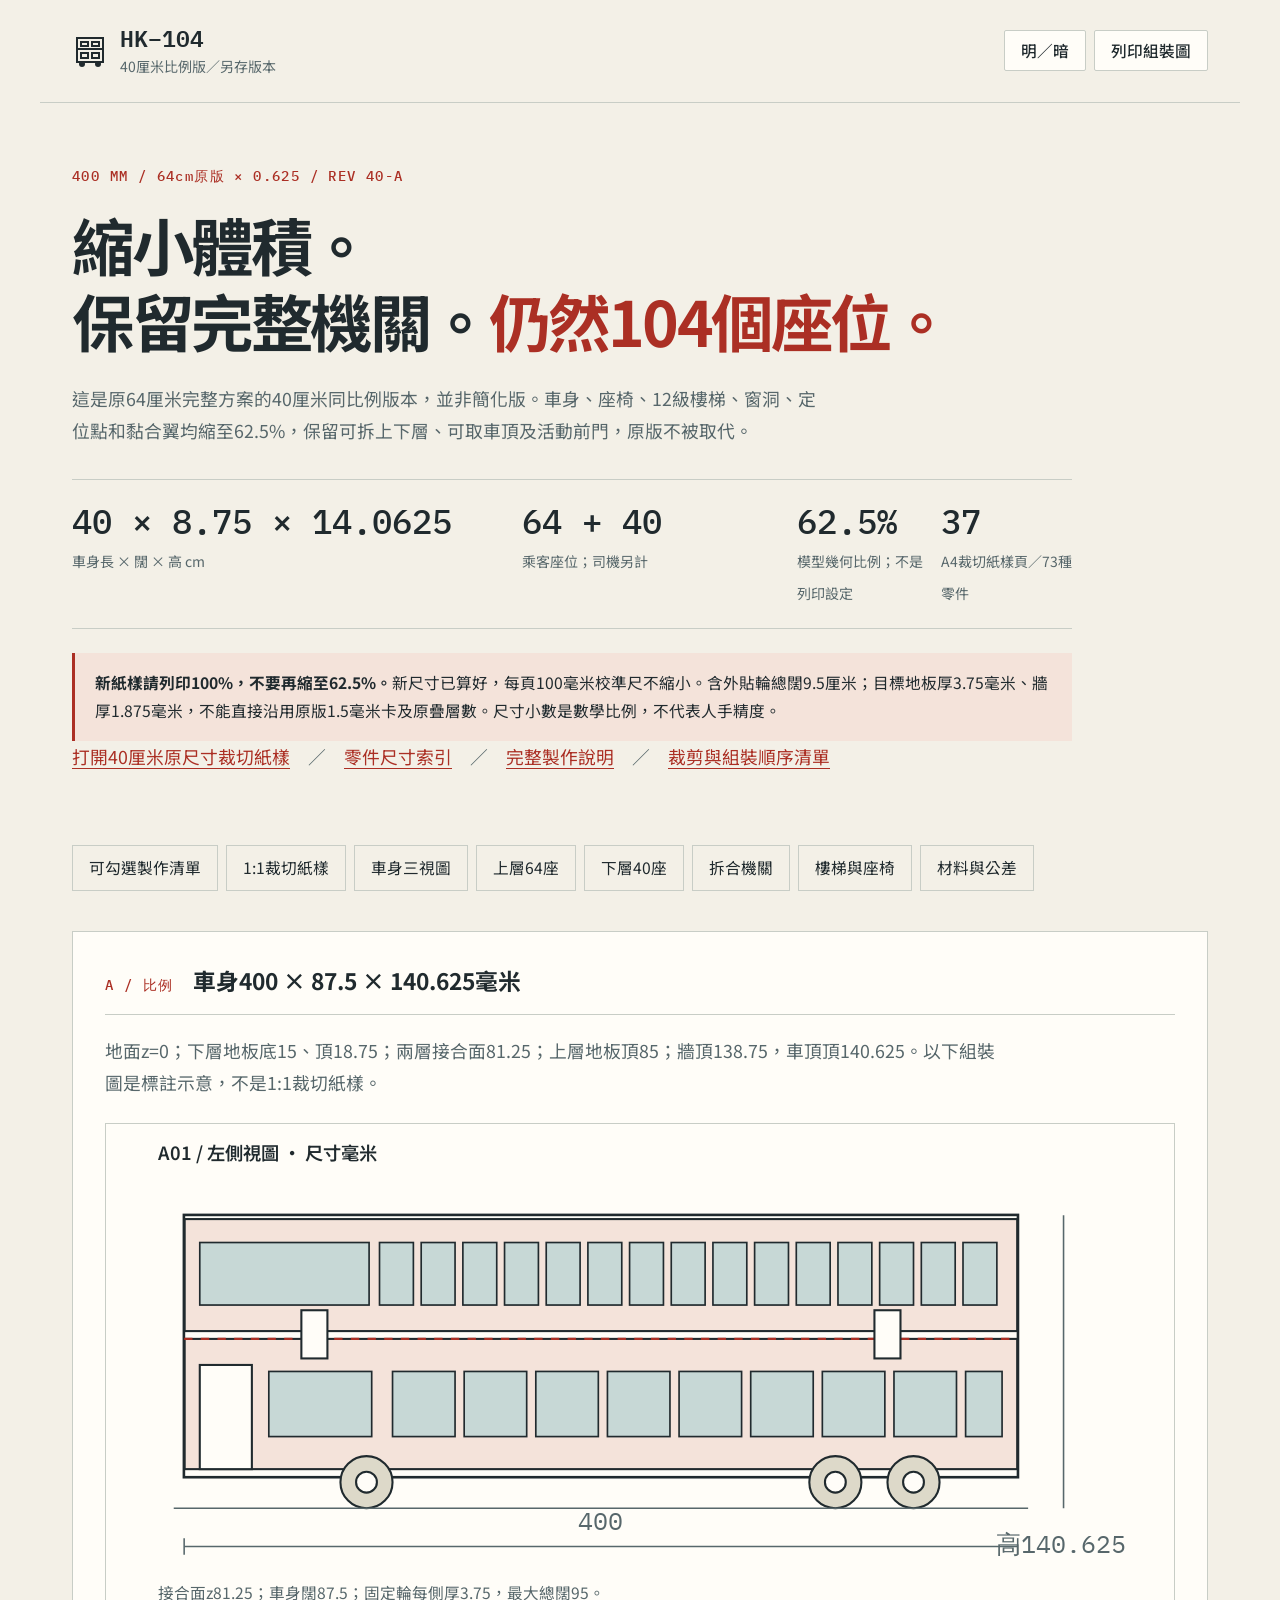
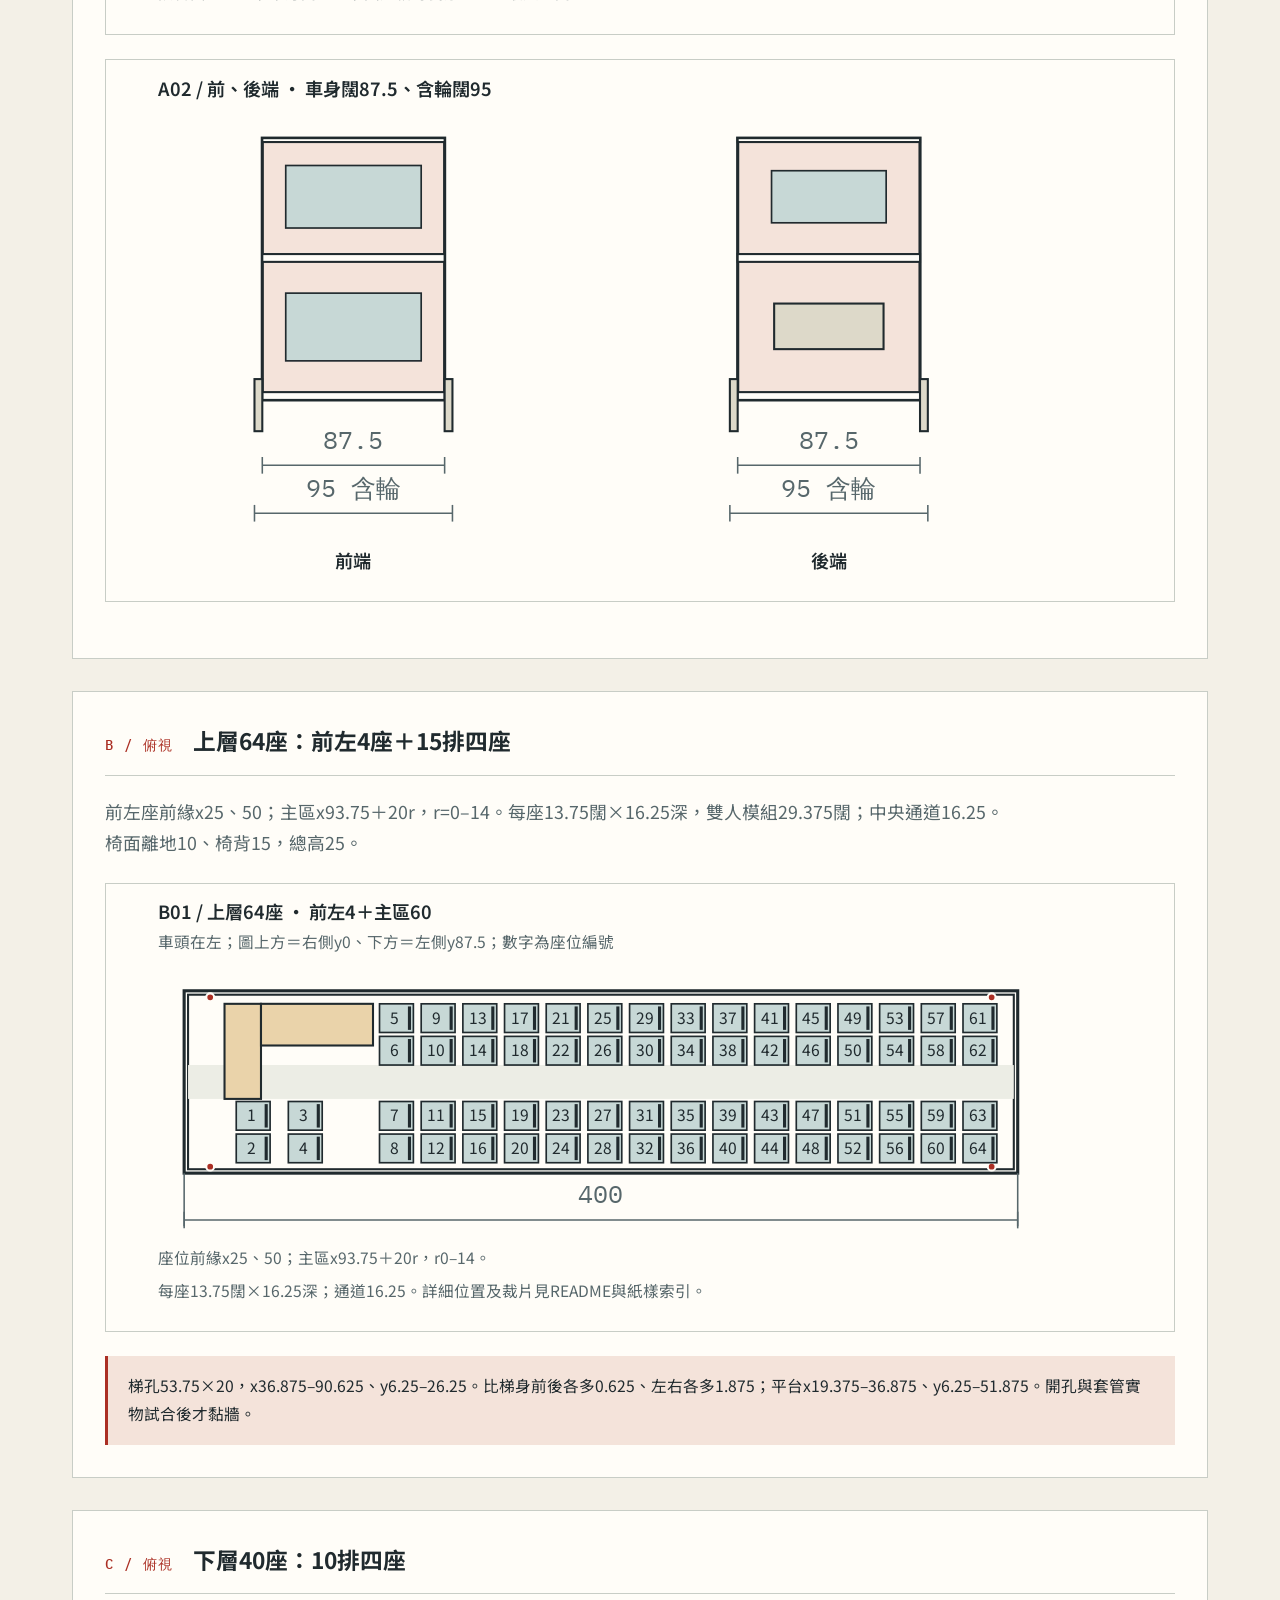
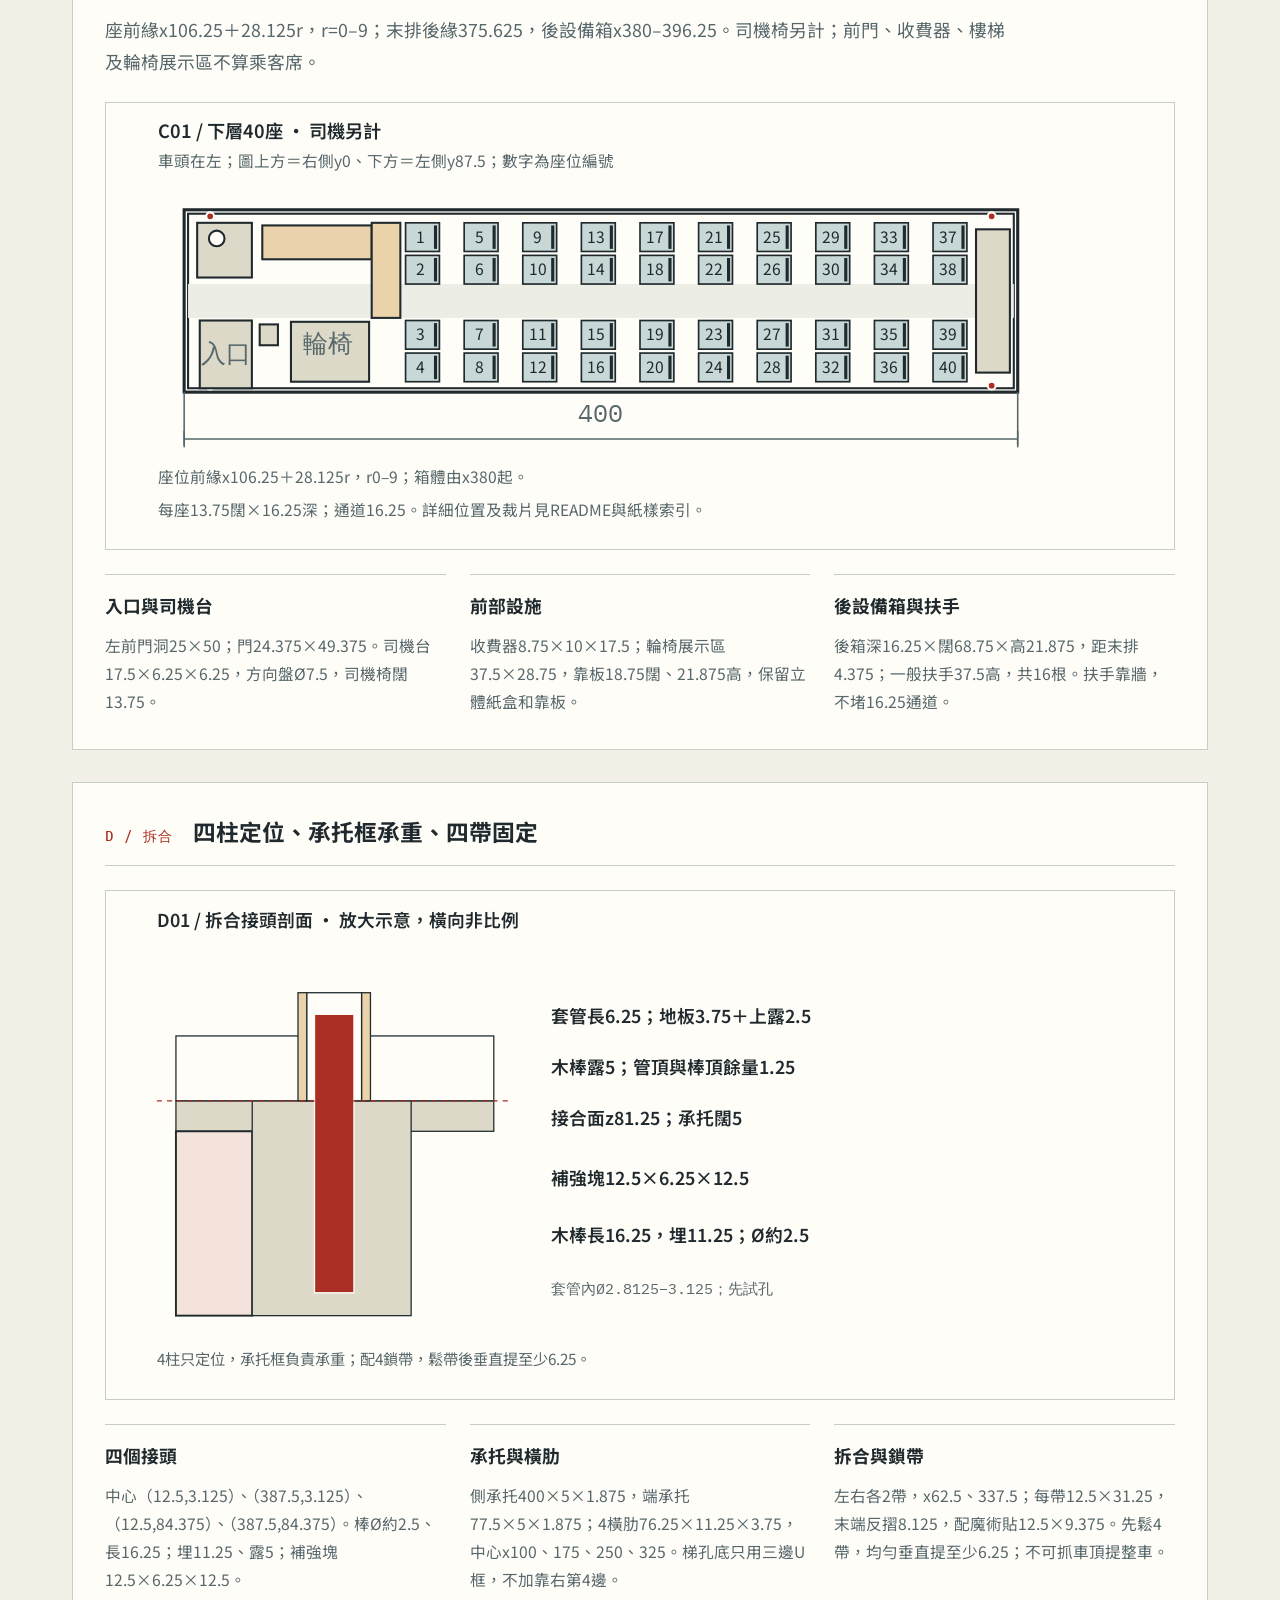
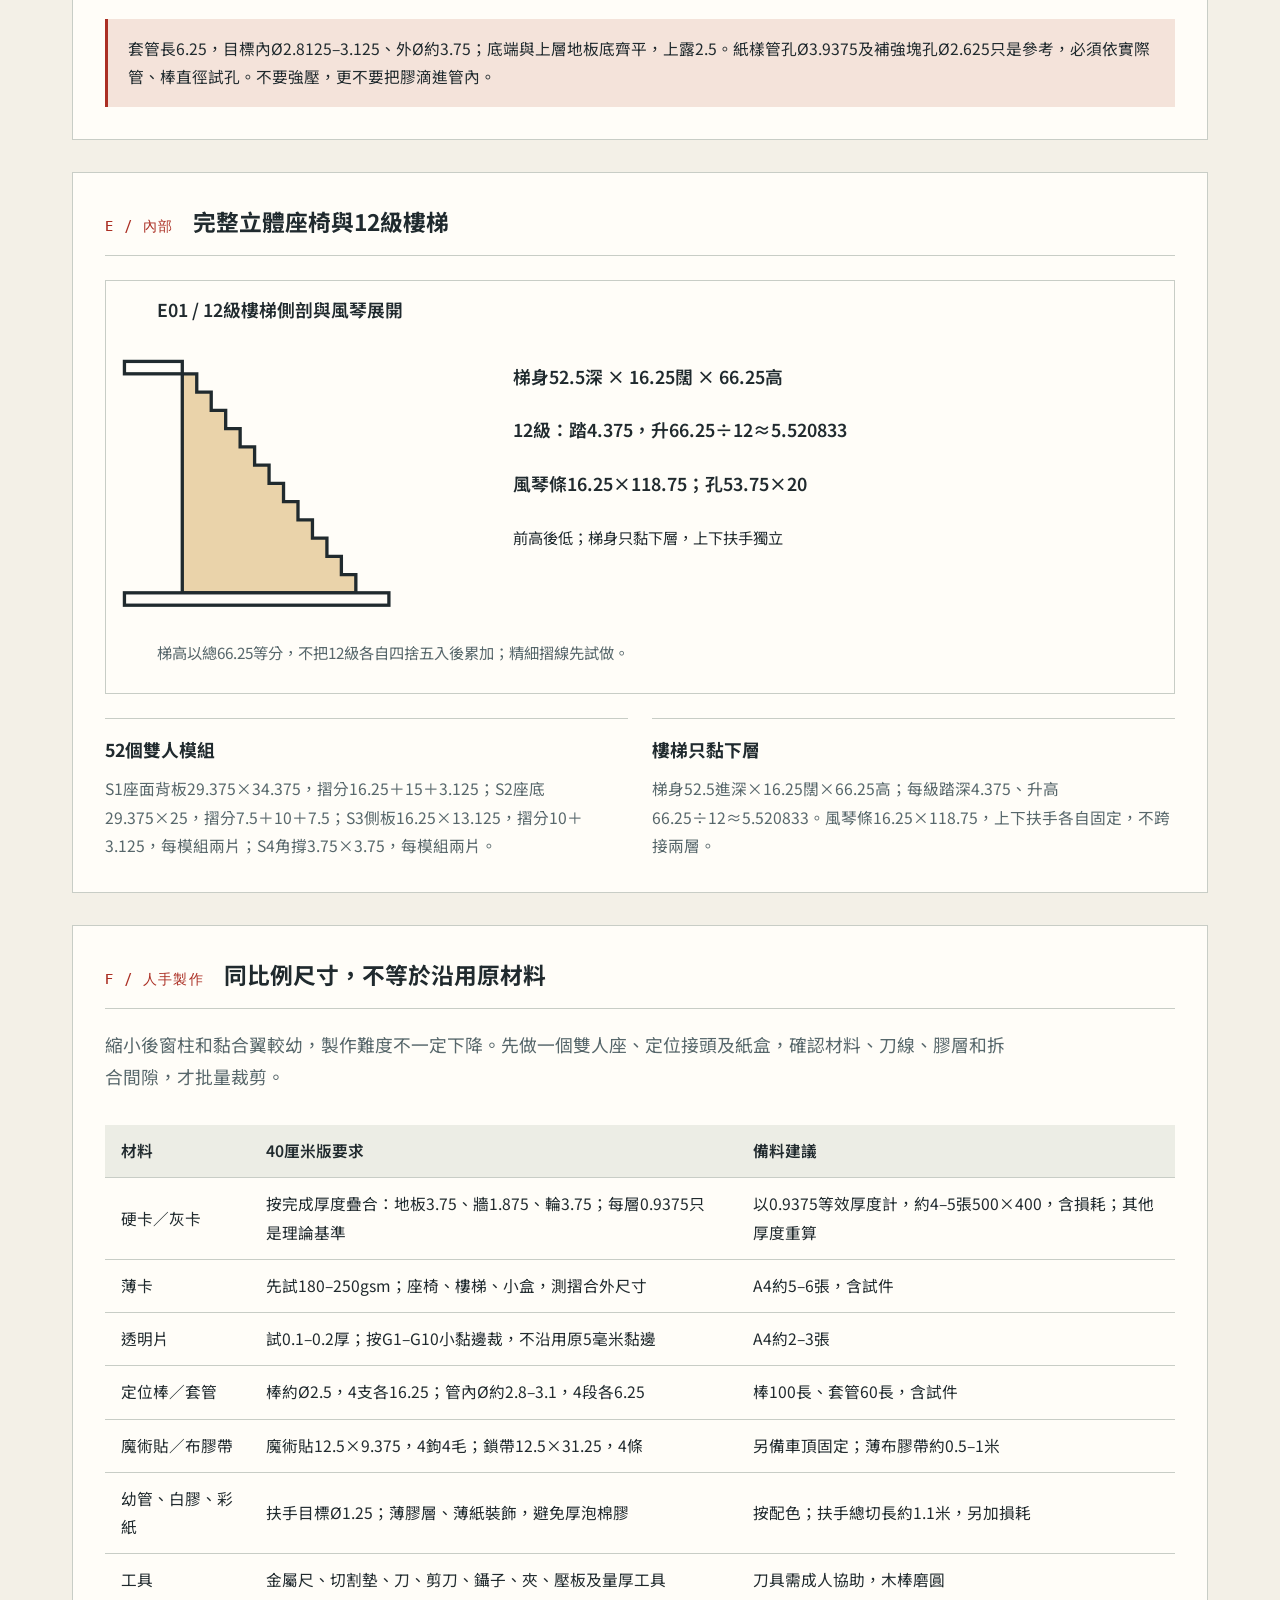
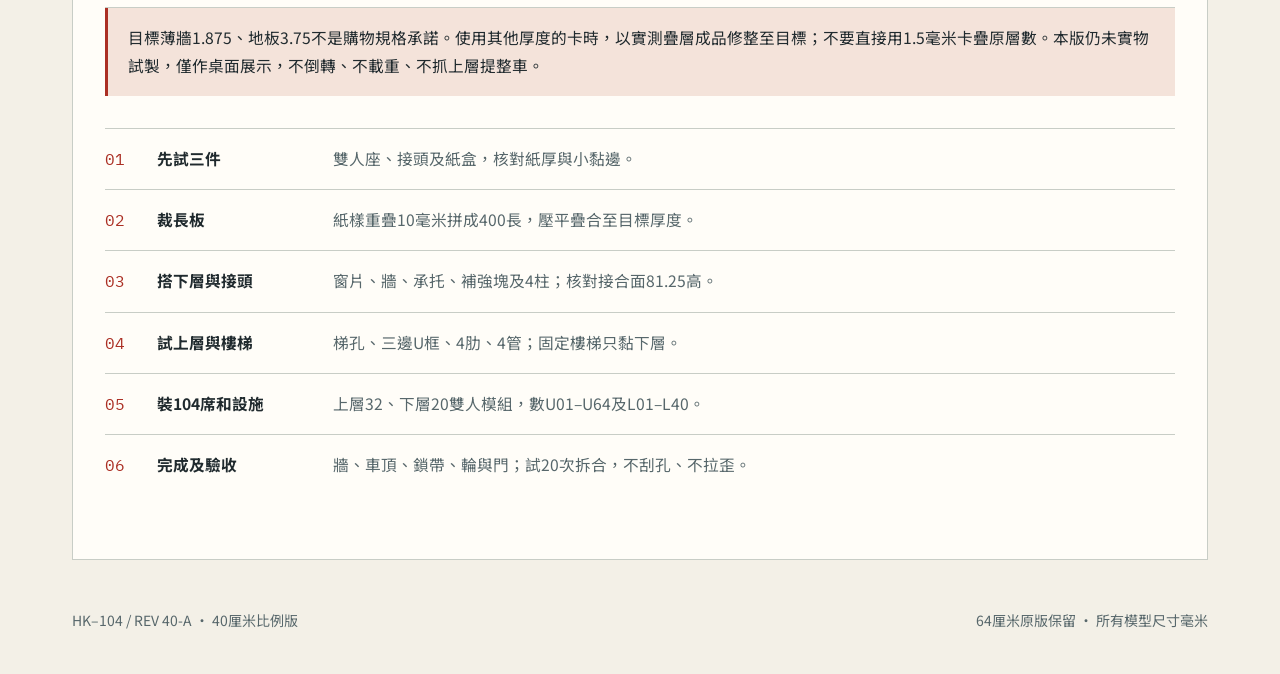
==== hk104-bus-design-40/index.html @ 6633ac1f "Add complete 40cm HK-104 bus design and illustrated assembly guide" ====
<!doctype html><html lang="zh-Hant"><head><meta charset="utf-8"><meta name="viewport" content="width=device-width,initial-scale=1"><title>HK-104 40厘米比例版設計圖冊</title><link href="https://fonts.googleapis.com/css2?family=Noto+Sans+TC:wght@400;500;600;700&family=IBM+Plex+Mono:wght@400;500;600&display=swap" rel="stylesheet"><link rel="stylesheet" href="style.css"></head>
<body><header><a class="brand" href="#top"><svg viewBox="0 0 36 36" width="36" height="36" aria-label="HK-104"><path d="M5 5h26v24H5zM5 16h26M9 9h7v4H9zM20 9h7v4h-7zM9 20h7v5H9zM20 20h7v5h-7z" fill="none" stroke="currentColor" stroke-width="2"/><circle cx="10" cy="31" r="3" fill="currentColor"/><circle cx="26" cy="31" r="3" fill="currentColor"/></svg><span>HK–104 <small>40厘米比例版／另存版本</small></span></a><div class="tools"><button id="theme">明／暗</button><button id="print">列印組裝圖</button></div></header>
<main id="top"><section class="hero"><div class="eyebrow">400 MM / 64cm原版 × 0.625 / REV 40-A</div><h1>縮小體積。<br>保留完整機關。<span>仍然104個座位。</span></h1><p>這是原64厘米完整方案的40厘米同比例版本，並非簡化版。車身、座椅、12級樓梯、窗洞、定位點和黏合翼均縮至62.5%，保留可拆上下層、可取車頂及活動前門，原版不被取代。</p><div class="metrics"><div><b>40 × 8.75 × 14.0625</b><span>車身長 × 闊 × 高 cm</span></div><div><b>64 + 40</b><span>乘客座位；司機另計</span></div><div><b>62.5%</b><span>模型幾何比例；不是列印設定</span></div><div><b>37</b><span>A4裁切紙樣頁／73種零件</span></div></div><div class="note"><b>新紙樣請列印100%，不要再縮至62.5%。</b>新尺寸已算好，每頁100毫米校準尺不縮小。含外貼輪總闊9.5厘米；目標地板厚3.75毫米、牆厚1.875毫米，不能直接沿用原版1.5毫米卡及原疊層數。尺寸小數是數學比例，不代表人手精度。</div><p class="closing"><a href="cutting.html">打開40厘米原尺寸裁切紙樣</a>　／　<a href="HK-104-40cm-裁切索引.md">零件尺寸索引</a>　／　<a href="README.md">完整製作說明</a></p></section>
<nav aria-label="圖冊索引"><a href="cutting.html">1:1裁切紙樣</a><a href="#body">車身三視圖</a><a href="#upper">上層64座</a><a href="#lower">下層40座</a><a href="#joint">拆合機關</a><a href="#stairs">樓梯與座椅</a><a href="#material">材料與公差</a></nav>
<section id="body" class="sheet"><div class="section-head"><span class="code">A / 比例</span><h2>車身400 × 87.5 × 140.625毫米</h2></div><p>地面z=0；下層地板底15、頂18.75；兩層接合面81.25；上層地板頂85；牆頂138.75，車頂頂140.625。以下組裝圖是標註示意，不是1:1裁切紙樣。</p><div class="drawing" id="elevation"></div><div class="drawing" id="ends"></div></section>
<section id="upper" class="sheet"><div class="section-head"><span class="code">B / 俯視</span><h2>上層64座：前左4座＋15排四座</h2></div><p>前左座前緣x25、50；主區x93.75＋20r，r=0–14。每座13.75闊×16.25深，雙人模組29.375闊；中央通道16.25。椅面離地10、椅背15，總高25。</p><div class="drawing" id="upper-plan"></div><div class="note">梯孔53.75×20，x36.875–90.625、y6.25–26.25。比梯身前後各多0.625、左右各多1.875；平台x19.375–36.875、y6.25–51.875。開孔與套管實物試合後才黏牆。</div></section>
<section id="lower" class="sheet"><div class="section-head"><span class="code">C / 俯視</span><h2>下層40座：10排四座</h2></div><p>座前緣x106.25＋28.125r，r=0–9；末排後緣375.625，後設備箱x380–396.25。司機椅另計；前門、收費器、樓梯及輪椅展示區不算乘客席。</p><div class="drawing" id="lower-plan"></div><div class="grid three"><article><h3>入口與司機台</h3><p>左前門洞25×50；門24.375×49.375。司機台17.5×6.25×6.25，方向盤Ø7.5，司機椅闊13.75。</p></article><article><h3>前部設施</h3><p>收費器8.75×10×17.5；輪椅展示區37.5×28.75，靠板18.75闊、21.875高，保留立體紙盒和靠板。</p></article><article><h3>後設備箱與扶手</h3><p>後箱深16.25×闊68.75×高21.875，距末排4.375；一般扶手37.5高，共16根。扶手靠牆，不堵16.25通道。</p></article></div></section>
<section id="joint" class="sheet"><div class="section-head"><span class="code">D / 拆合</span><h2>四柱定位、承托框承重、四帶固定</h2></div><div class="drawing" id="connector"></div><div class="grid three"><article><h3>四個接頭</h3><p>中心（12.5,3.125）、（387.5,3.125）、（12.5,84.375）、（387.5,84.375）。棒Ø約2.5、長16.25；埋11.25、露5；補強塊12.5×6.25×12.5。</p></article><article><h3>承托與橫肋</h3><p>側承托400×5×1.875，端承托77.5×5×1.875；4橫肋76.25×11.25×3.75，中心x100、175、250、325。梯孔底只用三邊U框，不加靠右第4邊。</p></article><article><h3>拆合與鎖帶</h3><p>左右各2帶，x62.5、337.5；每帶12.5×31.25，末端反摺8.125，配魔術貼12.5×9.375。先鬆4帶，均勻垂直提至少6.25；不可抓車頂提整車。</p></article></div><div class="note">套管長6.25，目標內Ø2.8125–3.125、外Ø約3.75；底端與上層地板底齊平，上露2.5。紙樣管孔Ø3.9375及補強塊孔Ø2.625只是參考，必須依實際管、棒直徑試孔。不要強壓，更不要把膠滴進管內。</div></section>
<section id="stairs" class="sheet"><div class="section-head"><span class="code">E / 內部</span><h2>完整立體座椅與12級樓梯</h2></div><div class="drawing" id="stair-pattern"></div><div class="grid two"><article><h3>52個雙人模組</h3><p>S1座面背板29.375×34.375，摺分16.25＋15＋3.125；S2座底29.375×25，摺分7.5＋10＋7.5；S3側板16.25×13.125，摺分10＋3.125，每模組兩片；S4角撐3.75×3.75，每模組兩片。</p></article><article><h3>樓梯只黏下層</h3><p>梯身52.5進深×16.25闊×66.25高；每級踏深4.375、升高66.25÷12≈5.520833。風琴條16.25×118.75，上下扶手各自固定，不跨接兩層。</p></article></div></section>
<section id="material" class="sheet"><div class="section-head"><span class="code">F / 人手製作</span><h2>同比例尺寸，不等於沿用原材料</h2></div><p>縮小後窗柱和黏合翼較幼，製作難度不一定下降。先做一個雙人座、定位接頭及紙盒，確認材料、刀線、膠層和拆合間隙，才批量裁剪。</p><div class="facility-table"><table><thead><tr><th>材料</th><th>40厘米版要求</th><th>備料建議</th></tr></thead><tbody><tr><td>硬卡／灰卡</td><td>按完成厚度疊合：地板3.75、牆1.875、輪3.75；每層0.9375只是理論基準</td><td>以0.9375等效厚度計，約4–5張500×400，含損耗；其他厚度重算</td></tr><tr><td>薄卡</td><td>先試180–250gsm；座椅、樓梯、小盒，測摺合外尺寸</td><td>A4約5–6張，含試件</td></tr><tr><td>透明片</td><td>試0.1–0.2厚；按G1–G10小黏邊裁，不沿用原5毫米黏邊</td><td>A4約2–3張</td></tr><tr><td>定位棒／套管</td><td>棒約Ø2.5，4支各16.25；管內Ø約2.8–3.1，4段各6.25</td><td>棒100長、套管60長，含試件</td></tr><tr><td>魔術貼／布膠帶</td><td>魔術貼12.5×9.375，4鉤4毛；鎖帶12.5×31.25，4條</td><td>另備車頂固定；薄布膠帶約0.5–1米</td></tr><tr><td>幼管、白膠、彩紙</td><td>扶手目標Ø1.25；薄膠層、薄紙裝飾，避免厚泡棉膠</td><td>按配色；扶手總切長約1.1米，另加損耗</td></tr><tr><td>工具</td><td>金屬尺、切割墊、刀、剪刀、鑷子、夾、壓板及量厚工具</td><td>刀具需成人協助，木棒磨圓</td></tr></tbody></table></div><div class="note warning">目標薄牆1.875、地板3.75不是購物規格承諾。使用其他厚度的卡時，以實測疊層成品修整至目標；不要直接用1.5毫米卡疊原層數。本版仍未實物試製，僅作桌面展示，不倒轉、不載重、不抓上層提整車。</div><ol class="build-steps"><li><b>先試三件</b><span>雙人座、接頭及紙盒，核對紙厚與小黏邊。</span></li><li><b>裁長板</b><span>紙樣重疊10毫米拼成400長，壓平疊合至目標厚度。</span></li><li><b>搭下層與接頭</b><span>窗片、牆、承托、補強塊及4柱；核對接合面81.25高。</span></li><li><b>試上層與樓梯</b><span>梯孔、三邊U框、4肋、4管；固定樓梯只黏下層。</span></li><li><b>裝104席和設施</b><span>上層32、下層20雙人模組，數U01–U64及L01–L40。</span></li><li><b>完成及驗收</b><span>牆、車頂、鎖帶、輪與門；試20次拆合，不刮孔、不拉歪。</span></li></ol></section>
<footer><span>HK–104 / REV 40-A · 40厘米比例版</span><span>64厘米原版保留 · 所有模型尺寸毫米</span></footer></main><script src="overview.js"></script></body></html>
---- hk104-bus-design-40/style.css ----
:root{--bg:#f3f0e7;--paper:#fffdf8;--ink:#202a2e;--muted:#57676b;--line:#c8cdc6;--accent:#ab2f24;--soft:#f4e3da;--seat:#c7d8d6;--stair:#ead3aa;--aisle:#ecede5;--facility:#ddd9c9;--text-xs:clamp(.75rem,.72rem + .2vw,.875rem);--text-sm:clamp(.875rem,.82rem + .2vw,1rem);--text-base:clamp(1rem,.95rem + .2vw,1.125rem);--text-lg:clamp(1.25rem,1.1rem + .4vw,1.5rem);--text-xl:clamp(2rem,1.6rem + 1vw,3rem);--text-hero:clamp(2.3rem,1.9rem + 2.5vw,4.8rem);--space-1:.25rem;--space-2:.5rem;--space-3:.75rem;--space-4:1rem;--space-5:1.25rem;--space-6:1.5rem;--space-8:2rem;--space-10:2.5rem;--space-12:3rem;--space-16:4rem;--font-body:"Noto Sans TC",sans-serif;--font-display:"Noto Sans TC",sans-serif;--font-mono:"IBM Plex Mono",monospace}
[data-theme=dark]{--bg:#192328;--paper:#222f34;--ink:#eef1e6;--muted:#bdc9c9;--line:#546268;--accent:#f2927d;--soft:#40352e;--seat:#34575a;--stair:#654f2b;--aisle:#2a3b40;--facility:#4b5050}
*{box-sizing:border-box}html{scroll-behavior:smooth;scroll-padding-top:var(--space-6)}body{margin:0;background:var(--bg);color:var(--ink);font:400 var(--text-base)/1.8 var(--font-body)}a{color:var(--accent);text-underline-offset:.2em}button,a{-webkit-tap-highlight-color:transparent}button:focus-visible,a:focus-visible{outline:3px solid var(--accent);outline-offset:4px}header{max-width:1200px;margin:auto;padding:var(--space-6) var(--space-8);display:flex;justify-content:space-between;align-items:center;border-bottom:1px solid var(--line)}.brand{display:flex;align-items:center;gap:var(--space-3);color:var(--ink);text-decoration:none;font:600 var(--text-lg)/1.2 var(--font-mono)}.brand small{display:block;font:400 var(--text-xs)/1.6 var(--font-body);color:var(--muted);margin-top:var(--space-1)}.tools{display:flex;gap:var(--space-2)}button{font:500 var(--text-sm) var(--font-body);padding:var(--space-2) var(--space-4);border:1px solid var(--line);background:var(--paper);color:var(--ink);cursor:pointer;border-radius:2px}button:hover{border-color:var(--accent);color:var(--accent)}main{max-width:1200px;margin:auto;padding:0 var(--space-8)}.hero{padding:var(--space-16) 0 var(--space-10);max-width:1000px}.eyebrow,.code,.step{font:500 var(--text-xs) var(--font-mono);letter-spacing:.1em;color:var(--accent)}h1{font:700 var(--text-hero)/1.23 var(--font-display);letter-spacing:-.04em;margin:var(--space-5) 0 var(--space-6)}h1 span{color:var(--accent)}.hero>p{max-width:760px;font-size:var(--text-base);color:var(--muted);margin:0 0 var(--space-8)}.metrics{display:grid;grid-template-columns:repeat(4,1fr);border-top:1px solid var(--line);border-bottom:1px solid var(--line);padding:var(--space-5) 0;margin-bottom:var(--space-6)}.metrics b{display:block;font:500 var(--text-xl)/1.3 var(--font-mono)}.metrics span{font-size:var(--text-xs);color:var(--muted)}.note{border-left:3px solid var(--accent);padding:var(--space-4) var(--space-5);background:var(--soft);font-size:var(--text-sm);line-height:1.8}nav{display:flex;flex-wrap:wrap;gap:var(--space-2);padding:0 0 var(--space-10)}nav a{border:1px solid var(--line);padding:var(--space-2) var(--space-4);font-size:var(--text-sm);color:var(--ink);text-decoration:none}nav a:hover{background:var(--paper);border-color:var(--accent)}.sheet{background:var(--paper);padding:var(--space-8);margin-bottom:var(--space-8);border:1px solid var(--line)}.section-head{display:flex;align-items:baseline;gap:var(--space-5);border-bottom:1px solid var(--line);padding-bottom:var(--space-4);margin-bottom:var(--space-5)}h2{font:700 var(--text-lg)/1.5 var(--font-body);margin:0}h3{font:700 var(--text-base)/1.6 var(--font-body);margin:0 0 var(--space-3)}p{margin:0 0 var(--space-5)}.sheet>p{color:var(--muted);max-width:900px}.drawing{overflow-x:auto;margin:var(--space-6) 0;border:1px solid var(--line);background:var(--paper)}.drawing svg{width:100%;height:auto;display:block;min-width:740px;overflow:visible;color:var(--ink)}.drawing svg text{font-family:var(--font-body);fill:var(--ink);font-size:12px}.drawing svg .dim{font-family:var(--font-mono);font-size:12px;fill:var(--muted)}.drawing svg .label{font-size:14px;font-weight:600}.drawing svg .muted{fill:var(--muted)}.drawing svg .outline{fill:none;stroke:var(--ink);stroke-width:1.5}.drawing svg .hair{fill:none;stroke:var(--muted);stroke-width:.75}.drawing svg .dash{fill:none;stroke:var(--accent);stroke-width:1;stroke-dasharray:4 4}.drawing svg .seat{fill:var(--seat);stroke:var(--ink);stroke-width:.8}.drawing svg .stair{fill:var(--stair);stroke:var(--ink);stroke-width:1}.drawing svg .aisle{fill:var(--aisle)}.drawing svg .facility{fill:var(--facility);stroke:var(--ink);stroke-width:1}.drawing svg .pin{fill:var(--accent);stroke:var(--paper);stroke-width:1}.drawing svg .paper{fill:var(--paper);stroke:var(--ink);stroke-width:1}.drawing svg .accent{fill:var(--accent)}.drawing svg .priority{fill:var(--stair);stroke:var(--ink);stroke-width:.8}.drawing svg .bodyfill{fill:var(--soft);stroke:var(--ink);stroke-width:1.5}.grid{display:grid;gap:var(--space-6);margin-top:var(--space-6)}.two{grid-template-columns:1fr 1fr}.three{grid-template-columns:repeat(3,1fr)}article{border-top:1px solid var(--line);padding-top:var(--space-4)}article p,article li{font-size:var(--text-sm);color:var(--muted)}article p:last-child{margin-bottom:0}ul{padding-left:var(--space-5);margin:0}.legend{display:flex;flex-wrap:wrap;gap:var(--space-5);font-size:var(--text-xs);color:var(--muted)}.legend span{display:flex;align-items:center;gap:var(--space-2)}.legend i{width:16px;height:12px;border:1px solid var(--ink);display:inline-block}.seat-key{background:var(--seat)}.stair-key,.priority-key{background:var(--stair)}.aisle-key{background:var(--aisle)}.facility-key{background:var(--facility)}.legend .pin-key{background:var(--accent);width:10px;height:10px;border-radius:50%}.step{display:block;margin-bottom:var(--space-2)}#joint .note{margin-top:var(--space-6)}.facility-table{overflow-x:auto;margin-top:var(--space-8)}table{width:100%;border-collapse:collapse;font-size:var(--text-sm);min-width:500px}th,td{text-align:left;border-bottom:1px solid var(--line);padding:var(--space-3) var(--space-4)}th{background:var(--aisle);font-weight:600}.build-steps{list-style:none;padding:0;margin:var(--space-8) 0;counter-reset:build}.build-steps li{counter-increment:build;display:grid;grid-template-columns:36px 160px 1fr;gap:var(--space-4);border-top:1px solid var(--line);padding:var(--space-4) 0;font-size:var(--text-sm)}.build-steps li:before{content:"0" counter(build);color:var(--accent);font-family:var(--font-mono)}.build-steps span{color:var(--muted)}.closing{margin-top:var(--space-6);font-size:var(--text-sm)}footer{display:flex;justify-content:space-between;gap:var(--space-4);color:var(--muted);padding:var(--space-4) 0 var(--space-10);font-size:var(--text-xs)}
.metrics{grid-template-columns:2fr 1.2fr .6fr .6fr;gap:var(--space-3)}.metrics b{font-size:clamp(1.6rem,1.3rem + 1vw,2.5rem)}
@media(max-width:700px){h1 span{display:block}}
@media(max-width:700px){header{padding:var(--space-4)}main{padding:0 var(--space-4)}.hero{padding-top:var(--space-10)}.metrics{grid-template-columns:1fr 1fr;gap:var(--space-5)}.metrics>div:first-child{grid-column:span 2}.sheet{padding:var(--space-4)}.section-head{display:block}.code{display:block;margin-bottom:var(--space-2)}.two,.three{grid-template-columns:1fr}.tools button{padding:var(--space-2);font-size:var(--text-xs)}.brand{font-size:var(--text-base)}.brand svg{width:28px}.build-steps li{grid-template-columns:24px 1fr}.build-steps span{grid-column:2}footer{display:block}.drawing:after{content:"尺寸圖可左右滑動查看；以標註尺寸為準";display:block;padding:var(--space-2);font-size:var(--text-xs);color:var(--muted)}}
@media print{@page{size:A3 landscape;margin:12mm}html{scroll-behavior:auto}body{background:white;color:#202a2e;-webkit-print-color-adjust:exact;print-color-adjust:exact}:root,[data-theme=dark]{--bg:white;--paper:white;--ink:#202a2e;--muted:#57676b;--line:#c8cdc6;--accent:#ab2f24;--soft:#f4e3da;--seat:#c7d8d6;--stair:#ead3aa;--aisle:#ecede5;--facility:#ddd9c9}.tools,nav,.hero{display:none}header{padding:0 0 4mm;max-width:none}main{max-width:none;padding:0}.sheet{break-before:page;border:0;padding:0;margin:0}.drawing{break-inside:avoid;margin:4mm 0}.drawing svg{min-width:0;width:100%}.grid{break-inside:avoid}.section-head{padding-bottom:2mm;margin-bottom:3mm}p{margin-bottom:3mm}.sheet>p,article p,article li{font-size:12px}.metrics,.note{break-inside:avoid}footer{padding:4mm 0}a{color:inherit}table{font-size:12px}.build-steps{margin:4mm 0}.build-steps li{padding:2mm 0}.drawing:after{display:none}}
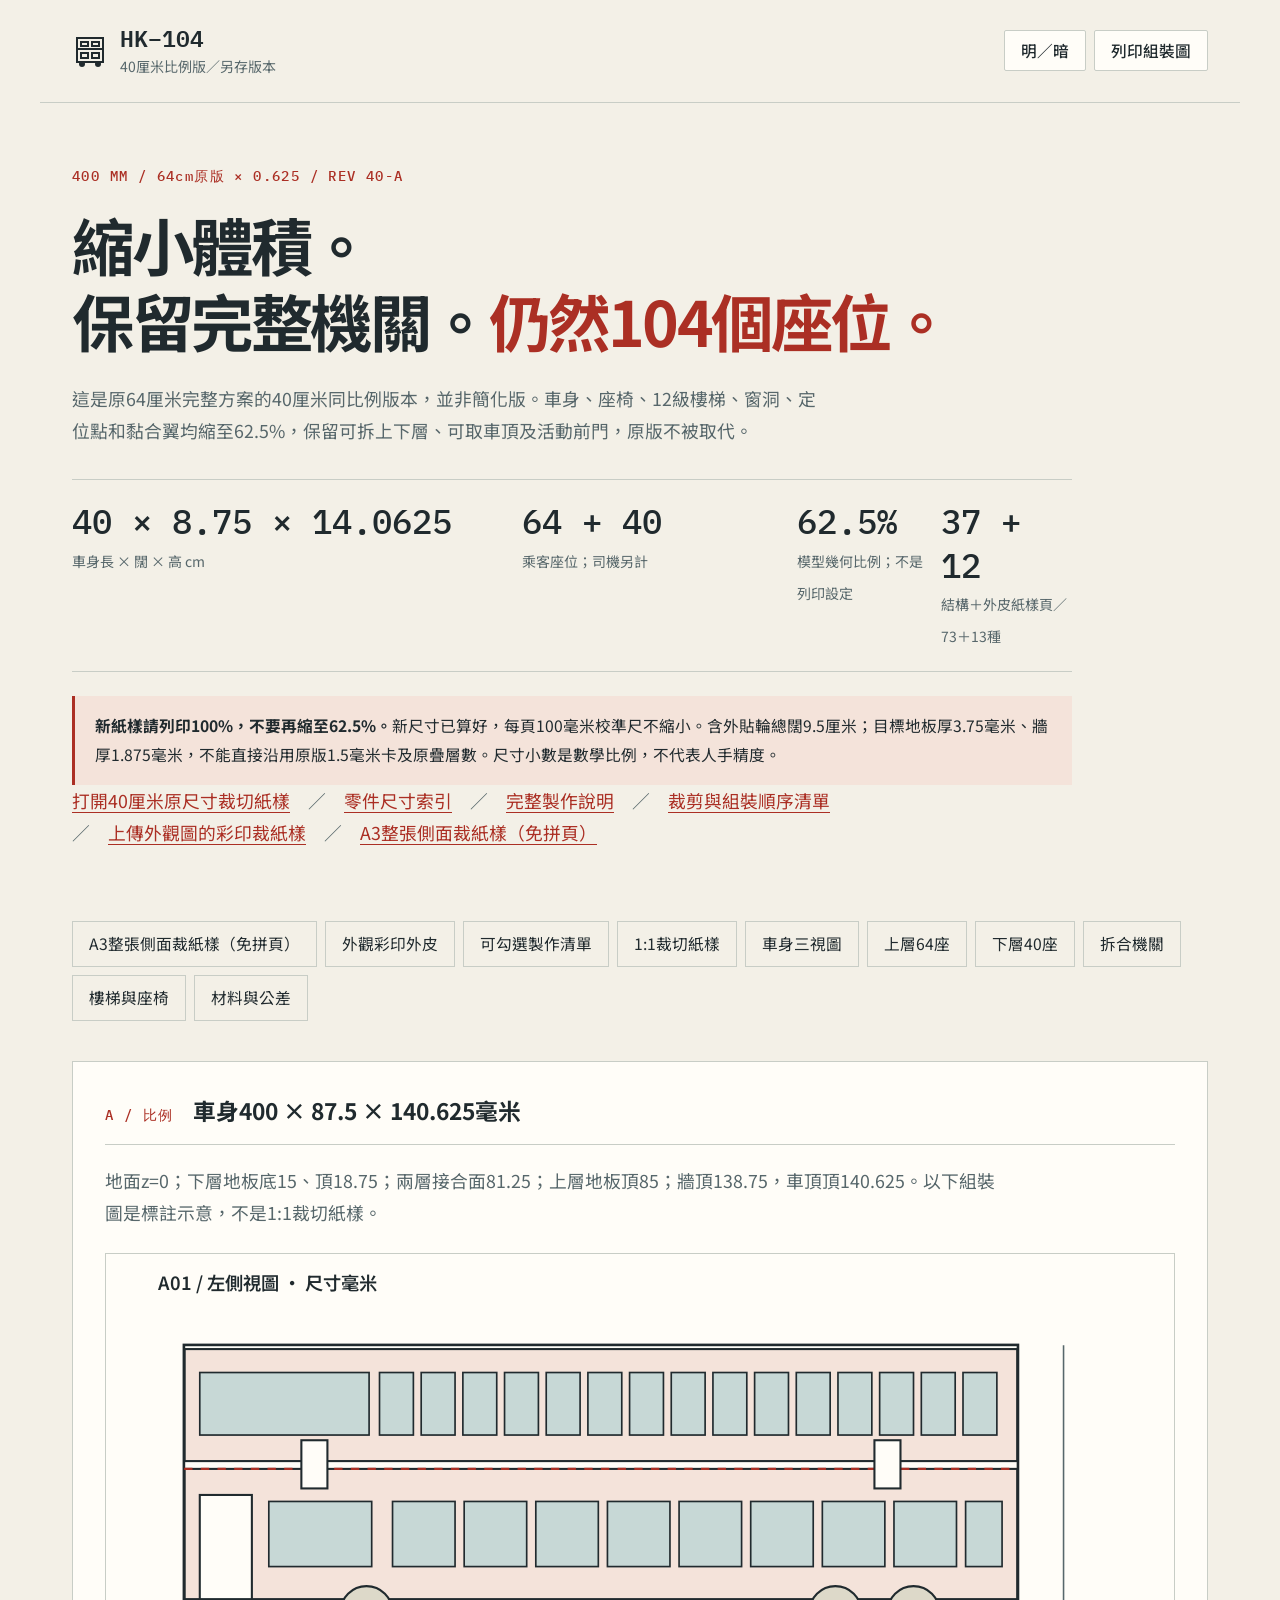
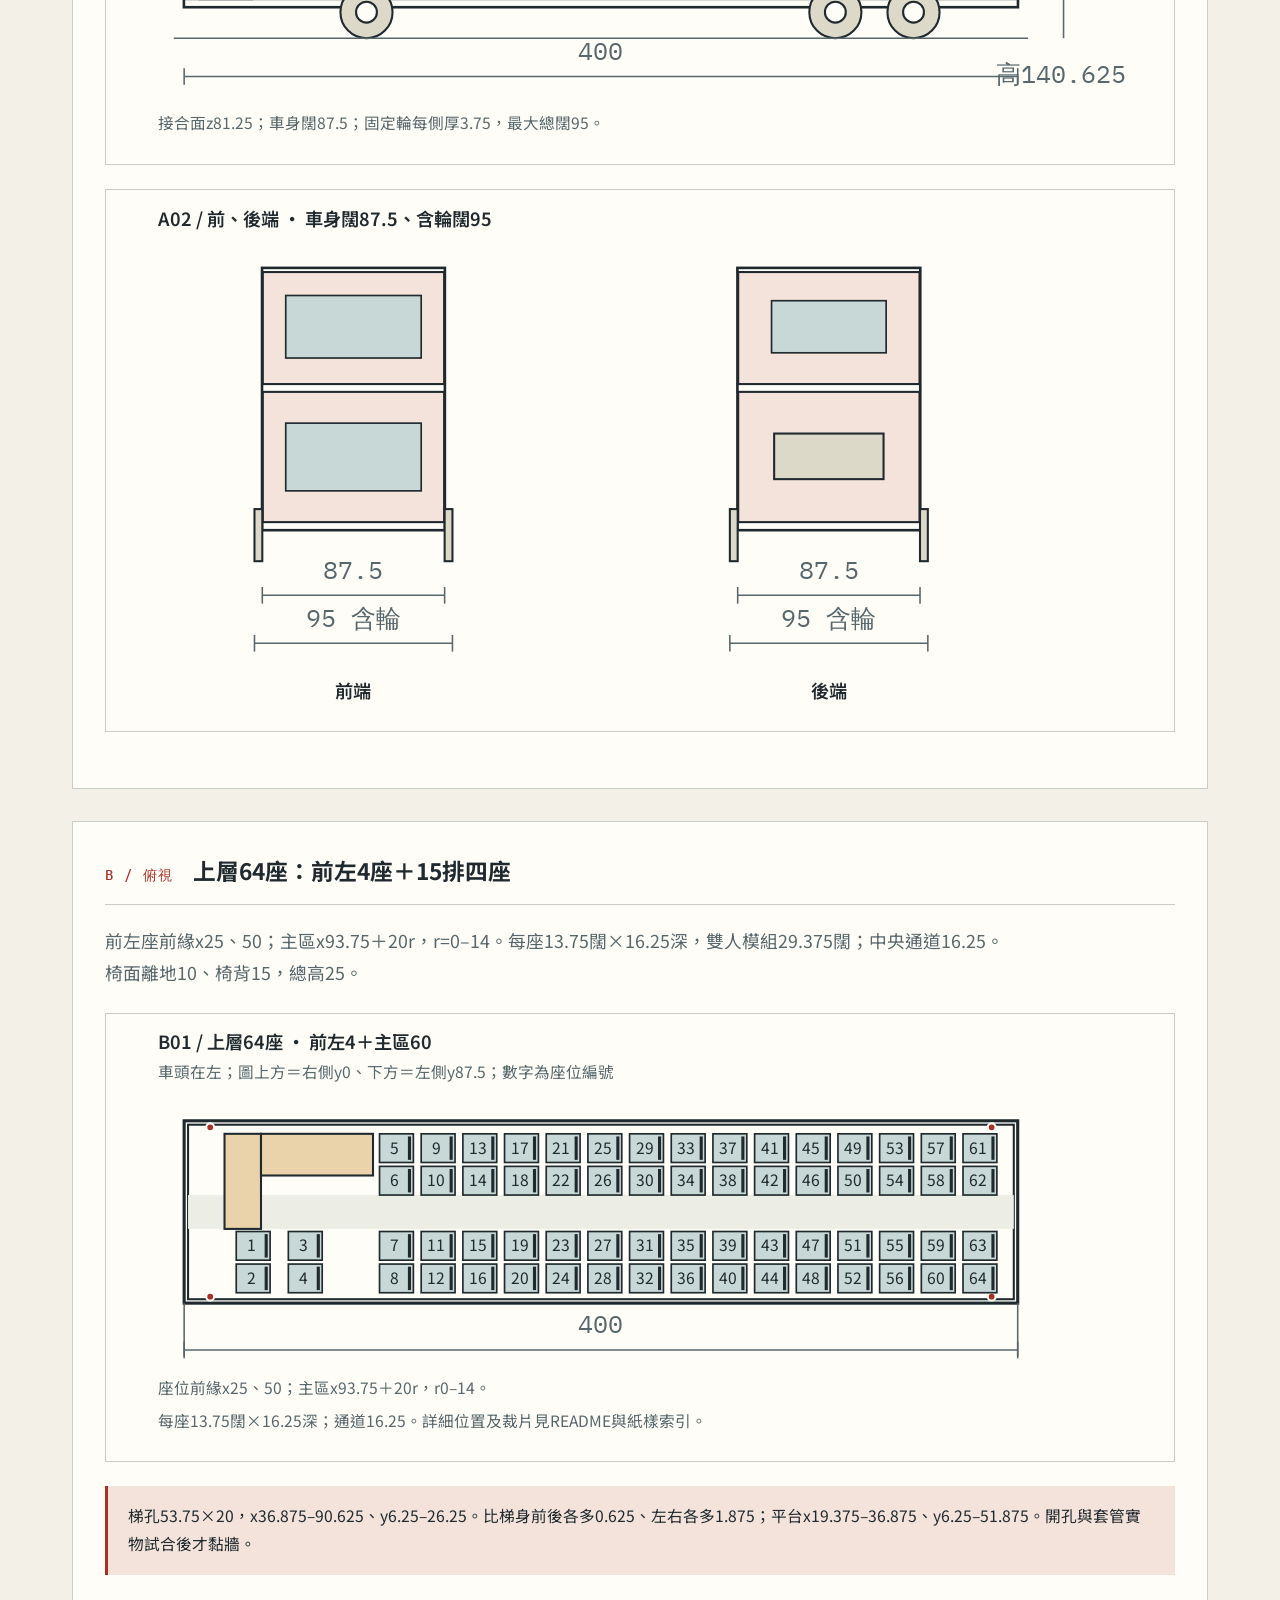
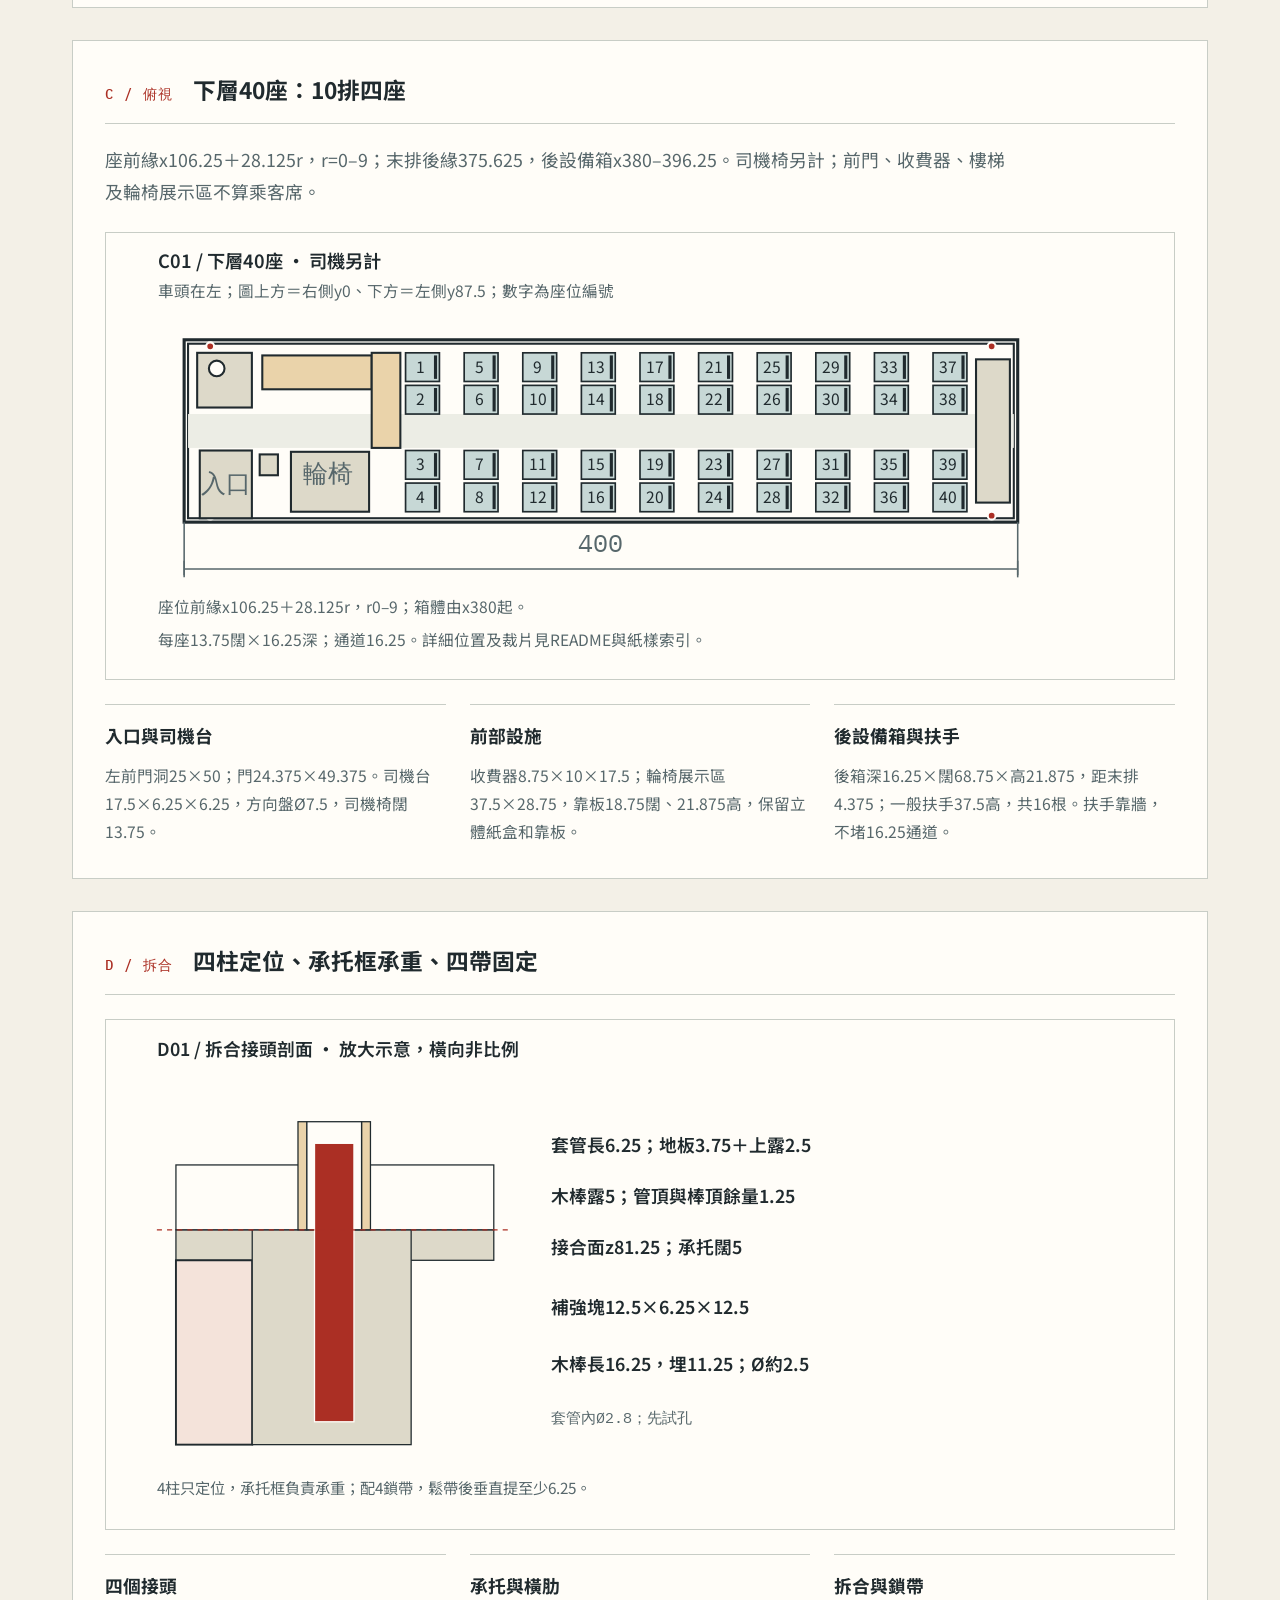
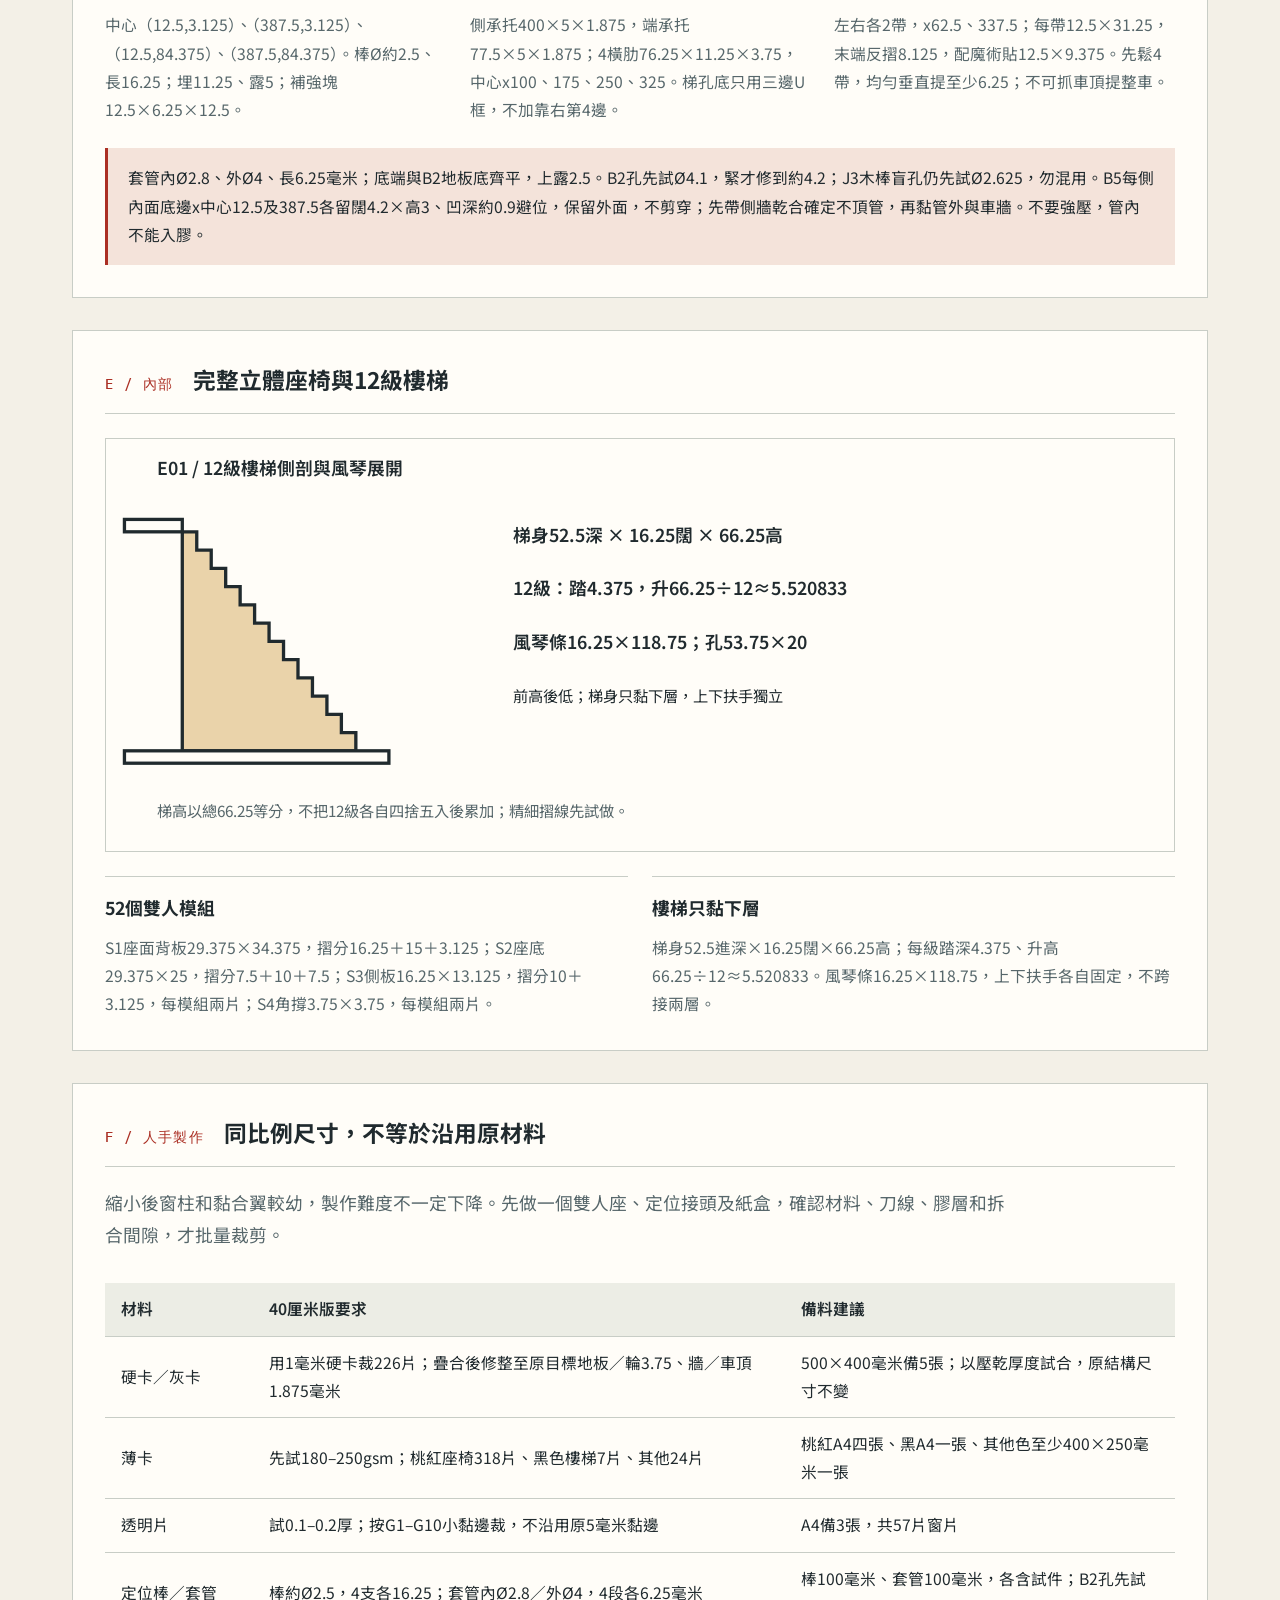
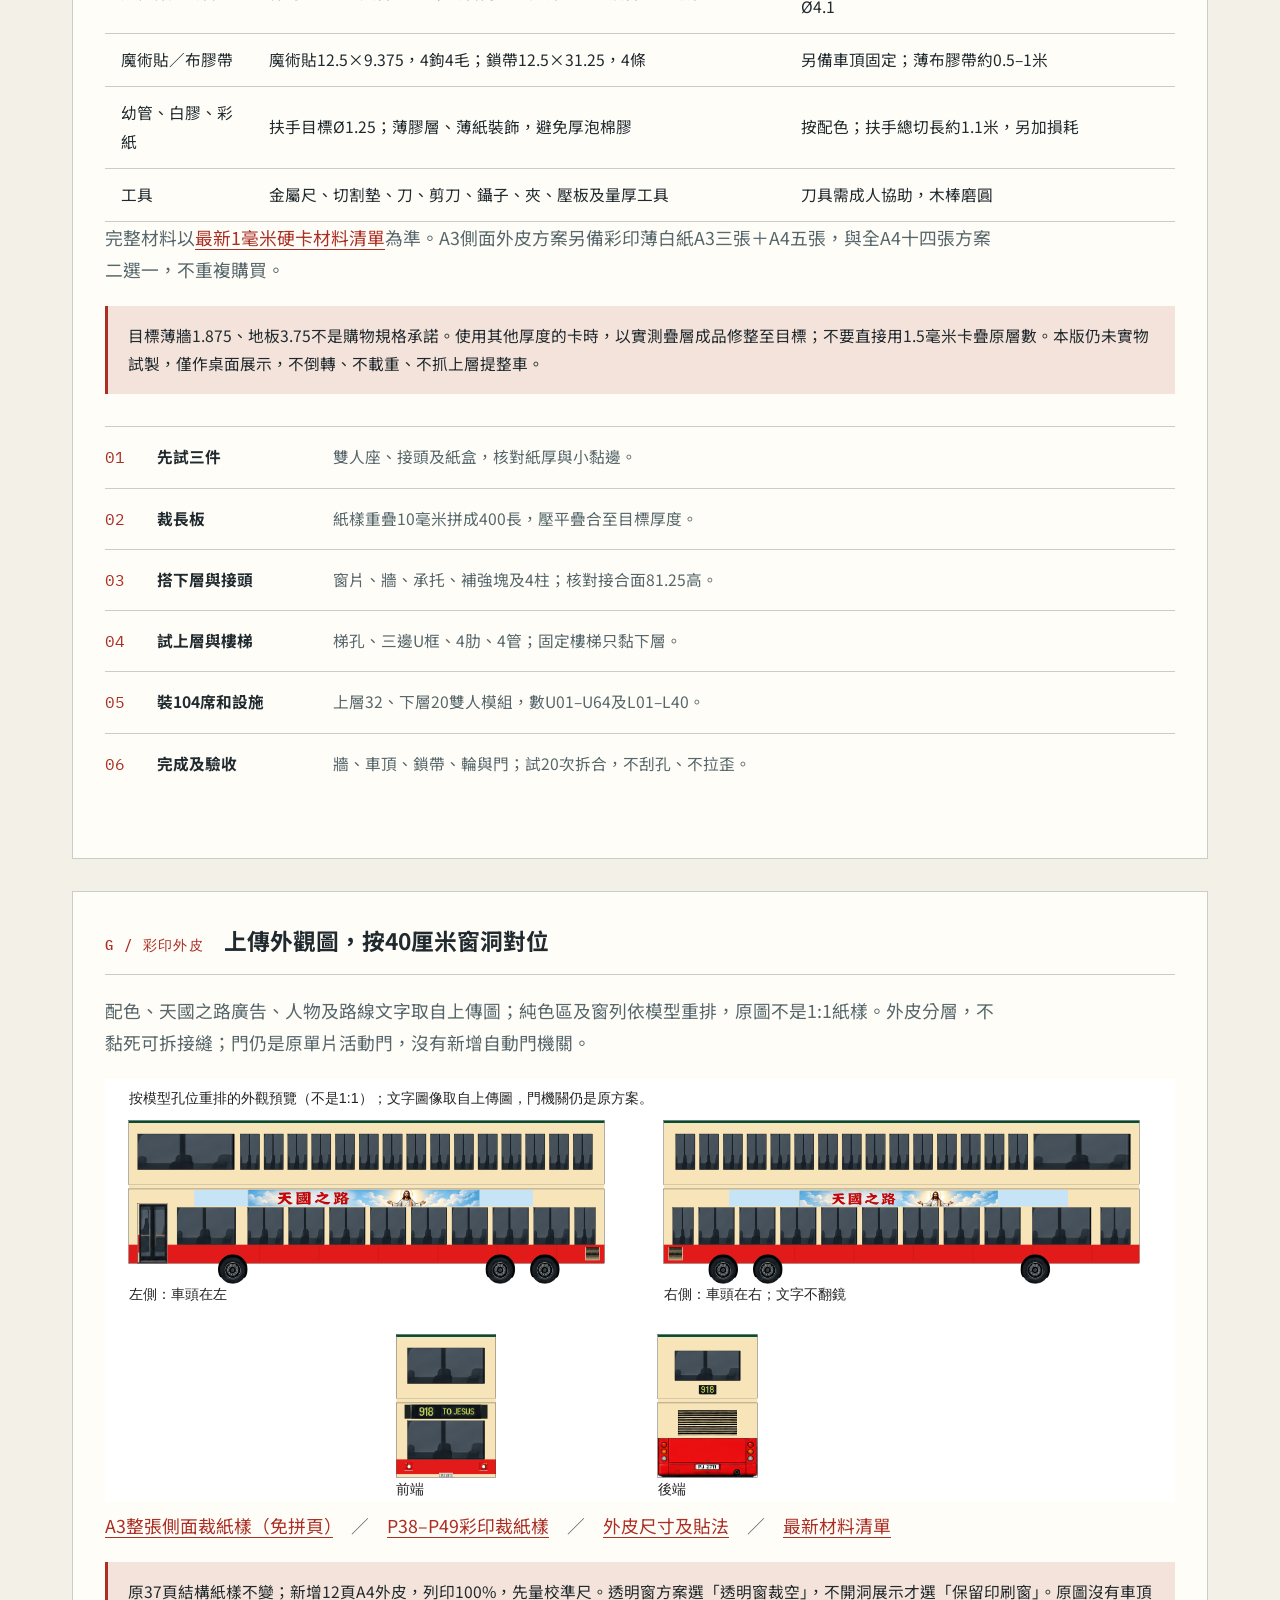
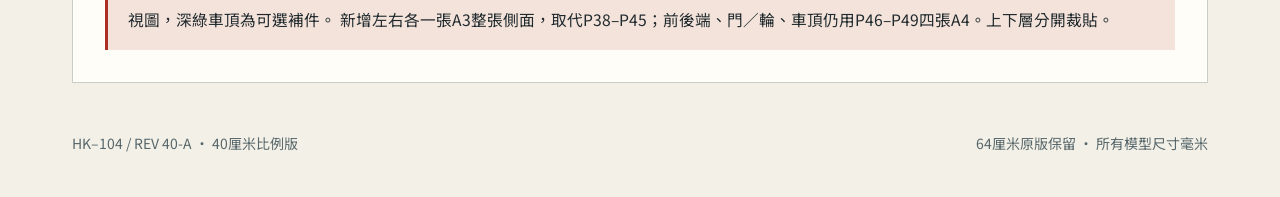
==== commit 69f9fcb4: "Use 2.8mm ID 4mm OD tubes with trial holes and inner wall relief" ====
--- a/hk104-bus-design-40/index.html
+++ b/hk104-bus-design-40/index.html
@@ -5,7 +5,7 @@
 <section id="body" class="sheet"><div class="section-head"><span class="code">A / 比例</span><h2>車身400 × 87.5 × 140.625毫米</h2></div><p>地面z=0；下層地板底15、頂18.75；兩層接合面81.25；上層地板頂85；牆頂138.75，車頂頂140.625。以下組裝圖是標註示意，不是1:1裁切紙樣。</p><div class="drawing" id="elevation"></div><div class="drawing" id="ends"></div></section>
 <section id="upper" class="sheet"><div class="section-head"><span class="code">B / 俯視</span><h2>上層64座：前左4座＋15排四座</h2></div><p>前左座前緣x25、50；主區x93.75＋20r，r=0–14。每座13.75闊×16.25深，雙人模組29.375闊；中央通道16.25。椅面離地10、椅背15，總高25。</p><div class="drawing" id="upper-plan"></div><div class="note">梯孔53.75×20，x36.875–90.625、y6.25–26.25。比梯身前後各多0.625、左右各多1.875；平台x19.375–36.875、y6.25–51.875。開孔與套管實物試合後才黏牆。</div></section>
 <section id="lower" class="sheet"><div class="section-head"><span class="code">C / 俯視</span><h2>下層40座：10排四座</h2></div><p>座前緣x106.25＋28.125r，r=0–9；末排後緣375.625，後設備箱x380–396.25。司機椅另計；前門、收費器、樓梯及輪椅展示區不算乘客席。</p><div class="drawing" id="lower-plan"></div><div class="grid three"><article><h3>入口與司機台</h3><p>左前門洞25×50；門24.375×49.375。司機台17.5×6.25×6.25，方向盤Ø7.5，司機椅闊13.75。</p></article><article><h3>前部設施</h3><p>收費器8.75×10×17.5；輪椅展示區37.5×28.75，靠板18.75闊、21.875高，保留立體紙盒和靠板。</p></article><article><h3>後設備箱與扶手</h3><p>後箱深16.25×闊68.75×高21.875，距末排4.375；一般扶手37.5高，共16根。扶手靠牆，不堵16.25通道。</p></article></div></section>
-<section id="joint" class="sheet"><div class="section-head"><span class="code">D / 拆合</span><h2>四柱定位、承托框承重、四帶固定</h2></div><div class="drawing" id="connector"></div><div class="grid three"><article><h3>四個接頭</h3><p>中心（12.5,3.125）、（387.5,3.125）、（12.5,84.375）、（387.5,84.375）。棒Ø約2.5、長16.25；埋11.25、露5；補強塊12.5×6.25×12.5。</p></article><article><h3>承托與橫肋</h3><p>側承托400×5×1.875，端承托77.5×5×1.875；4橫肋76.25×11.25×3.75，中心x100、175、250、325。梯孔底只用三邊U框，不加靠右第4邊。</p></article><article><h3>拆合與鎖帶</h3><p>左右各2帶，x62.5、337.5；每帶12.5×31.25，末端反摺8.125，配魔術貼12.5×9.375。先鬆4帶，均勻垂直提至少6.25；不可抓車頂提整車。</p></article></div><div class="note">套管長6.25，目標內Ø2.8125–3.125、外Ø約3.75；底端與上層地板底齊平，上露2.5。紙樣管孔Ø3.9375及補強塊孔Ø2.625只是參考，必須依實際管、棒直徑試孔。不要強壓，更不要把膠滴進管內。</div></section>
+<section id="joint" class="sheet"><div class="section-head"><span class="code">D / 拆合</span><h2>四柱定位、承托框承重、四帶固定</h2></div><div class="drawing" id="connector"></div><div class="grid three"><article><h3>四個接頭</h3><p>中心（12.5,3.125）、（387.5,3.125）、（12.5,84.375）、（387.5,84.375）。棒Ø約2.5、長16.25；埋11.25、露5；補強塊12.5×6.25×12.5。</p></article><article><h3>承托與橫肋</h3><p>側承托400×5×1.875，端承托77.5×5×1.875；4橫肋76.25×11.25×3.75，中心x100、175、250、325。梯孔底只用三邊U框，不加靠右第4邊。</p></article><article><h3>拆合與鎖帶</h3><p>左右各2帶，x62.5、337.5；每帶12.5×31.25，末端反摺8.125，配魔術貼12.5×9.375。先鬆4帶，均勻垂直提至少6.25；不可抓車頂提整車。</p></article></div><div class="note">套管長6.25，目標內Ø2.8、外Ø4；底端與上層地板底齊平，上露2.5。紙樣管孔Ø4.1及補強塊孔Ø2.625只是參考，必須依實際管、棒直徑試孔。不要強壓，更不要把膠滴進管內。</div></section>
 <section id="stairs" class="sheet"><div class="section-head"><span class="code">E / 內部</span><h2>完整立體座椅與12級樓梯</h2></div><div class="drawing" id="stair-pattern"></div><div class="grid two"><article><h3>52個雙人模組</h3><p>S1座面背板29.375×34.375，摺分16.25＋15＋3.125；S2座底29.375×25，摺分7.5＋10＋7.5；S3側板16.25×13.125，摺分10＋3.125，每模組兩片；S4角撐3.75×3.75，每模組兩片。</p></article><article><h3>樓梯只黏下層</h3><p>梯身52.5進深×16.25闊×66.25高；每級踏深4.375、升高66.25÷12≈5.520833。風琴條16.25×118.75，上下扶手各自固定，不跨接兩層。</p></article></div></section>
-<section id="material" class="sheet"><div class="section-head"><span class="code">F / 人手製作</span><h2>同比例尺寸，不等於沿用原材料</h2></div><p>縮小後窗柱和黏合翼較幼，製作難度不一定下降。先做一個雙人座、定位接頭及紙盒，確認材料、刀線、膠層和拆合間隙，才批量裁剪。</p><div class="facility-table"><table><thead><tr><th>材料</th><th>40厘米版要求</th><th>備料建議</th></tr></thead><tbody><tr><td>硬卡／灰卡</td><td>按完成厚度疊合：地板3.75、牆1.875、輪3.75；每層0.9375只是理論基準</td><td>以0.9375等效厚度計，約4–5張500×400，含損耗；其他厚度重算</td></tr><tr><td>薄卡</td><td>先試180–250gsm；座椅、樓梯、小盒，測摺合外尺寸</td><td>A4約5–6張，含試件</td></tr><tr><td>透明片</td><td>試0.1–0.2厚；按G1–G10小黏邊裁，不沿用原5毫米黏邊</td><td>A4約2–3張</td></tr><tr><td>定位棒／套管</td><td>棒約Ø2.5，4支各16.25；管內Ø約2.8–3.1，4段各6.25</td><td>棒100長、套管60長，含試件</td></tr><tr><td>魔術貼／布膠帶</td><td>魔術貼12.5×9.375，4鉤4毛；鎖帶12.5×31.25，4條</td><td>另備車頂固定；薄布膠帶約0.5–1米</td></tr><tr><td>幼管、白膠、彩紙</td><td>扶手目標Ø1.25；薄膠層、薄紙裝飾，避免厚泡棉膠</td><td>按配色；扶手總切長約1.1米，另加損耗</td></tr><tr><td>工具</td><td>金屬尺、切割墊、刀、剪刀、鑷子、夾、壓板及量厚工具</td><td>刀具需成人協助，木棒磨圓</td></tr></tbody></table></div><div class="note warning">目標薄牆1.875、地板3.75不是購物規格承諾。使用其他厚度的卡時，以實測疊層成品修整至目標；不要直接用1.5毫米卡疊原層數。本版仍未實物試製，僅作桌面展示，不倒轉、不載重、不抓上層提整車。</div><ol class="build-steps"><li><b>先試三件</b><span>雙人座、接頭及紙盒，核對紙厚與小黏邊。</span></li><li><b>裁長板</b><span>紙樣重疊10毫米拼成400長，壓平疊合至目標厚度。</span></li><li><b>搭下層與接頭</b><span>窗片、牆、承托、補強塊及4柱；核對接合面81.25高。</span></li><li><b>試上層與樓梯</b><span>梯孔、三邊U框、4肋、4管；固定樓梯只黏下層。</span></li><li><b>裝104席和設施</b><span>上層32、下層20雙人模組，數U01–U64及L01–L40。</span></li><li><b>完成及驗收</b><span>牆、車頂、鎖帶、輪與門；試20次拆合，不刮孔、不拉歪。</span></li></ol></section>
+<section id="material" class="sheet"><div class="section-head"><span class="code">F / 人手製作</span><h2>同比例尺寸，不等於沿用原材料</h2></div><p>縮小後窗柱和黏合翼較幼，製作難度不一定下降。先做一個雙人座、定位接頭及紙盒，確認材料、刀線、膠層和拆合間隙，才批量裁剪。</p><div class="facility-table"><table><thead><tr><th>材料</th><th>40厘米版要求</th><th>備料建議</th></tr></thead><tbody><tr><td>硬卡／灰卡</td><td>按完成厚度疊合：地板3.75、牆1.875、輪3.75；每層0.9375只是理論基準</td><td>以0.9375等效厚度計，約4–5張500×400，含損耗；其他厚度重算</td></tr><tr><td>薄卡</td><td>先試180–250gsm；座椅、樓梯、小盒，測摺合外尺寸</td><td>A4約5–6張，含試件</td></tr><tr><td>透明片</td><td>試0.1–0.2厚；按G1–G10小黏邊裁，不沿用原5毫米黏邊</td><td>A4約2–3張</td></tr><tr><td>定位棒／套管</td><td>棒約Ø2.5，4支各16.25；管內Ø2.8，4段各6.25</td><td>棒100長、套管60長，含試件</td></tr><tr><td>魔術貼／布膠帶</td><td>魔術貼12.5×9.375，4鉤4毛；鎖帶12.5×31.25，4條</td><td>另備車頂固定；薄布膠帶約0.5–1米</td></tr><tr><td>幼管、白膠、彩紙</td><td>扶手目標Ø1.25；薄膠層、薄紙裝飾，避免厚泡棉膠</td><td>按配色；扶手總切長約1.1米，另加損耗</td></tr><tr><td>工具</td><td>金屬尺、切割墊、刀、剪刀、鑷子、夾、壓板及量厚工具</td><td>刀具需成人協助，木棒磨圓</td></tr></tbody></table></div><div class="note warning">目標薄牆1.875、地板3.75不是購物規格承諾。使用其他厚度的卡時，以實測疊層成品修整至目標；不要直接用1.5毫米卡疊原層數。本版仍未實物試製，僅作桌面展示，不倒轉、不載重、不抓上層提整車。</div><ol class="build-steps"><li><b>先試三件</b><span>雙人座、接頭及紙盒，核對紙厚與小黏邊。</span></li><li><b>裁長板</b><span>紙樣重疊10毫米拼成400長，壓平疊合至目標厚度。</span></li><li><b>搭下層與接頭</b><span>窗片、牆、承托、補強塊及4柱；核對接合面81.25高。</span></li><li><b>試上層與樓梯</b><span>梯孔、三邊U框、4肋、4管；固定樓梯只黏下層。</span></li><li><b>裝104席和設施</b><span>上層32、下層20雙人模組，數U01–U64及L01–L40。</span></li><li><b>完成及驗收</b><span>牆、車頂、鎖帶、輪與門；試20次拆合，不刮孔、不拉歪。</span></li></ol></section>
 <footer><span>HK–104 / REV 40-A · 40厘米比例版</span><span>64厘米原版保留 · 所有模型尺寸毫米</span></footer></main><script src="overview.js"></script></body></html>
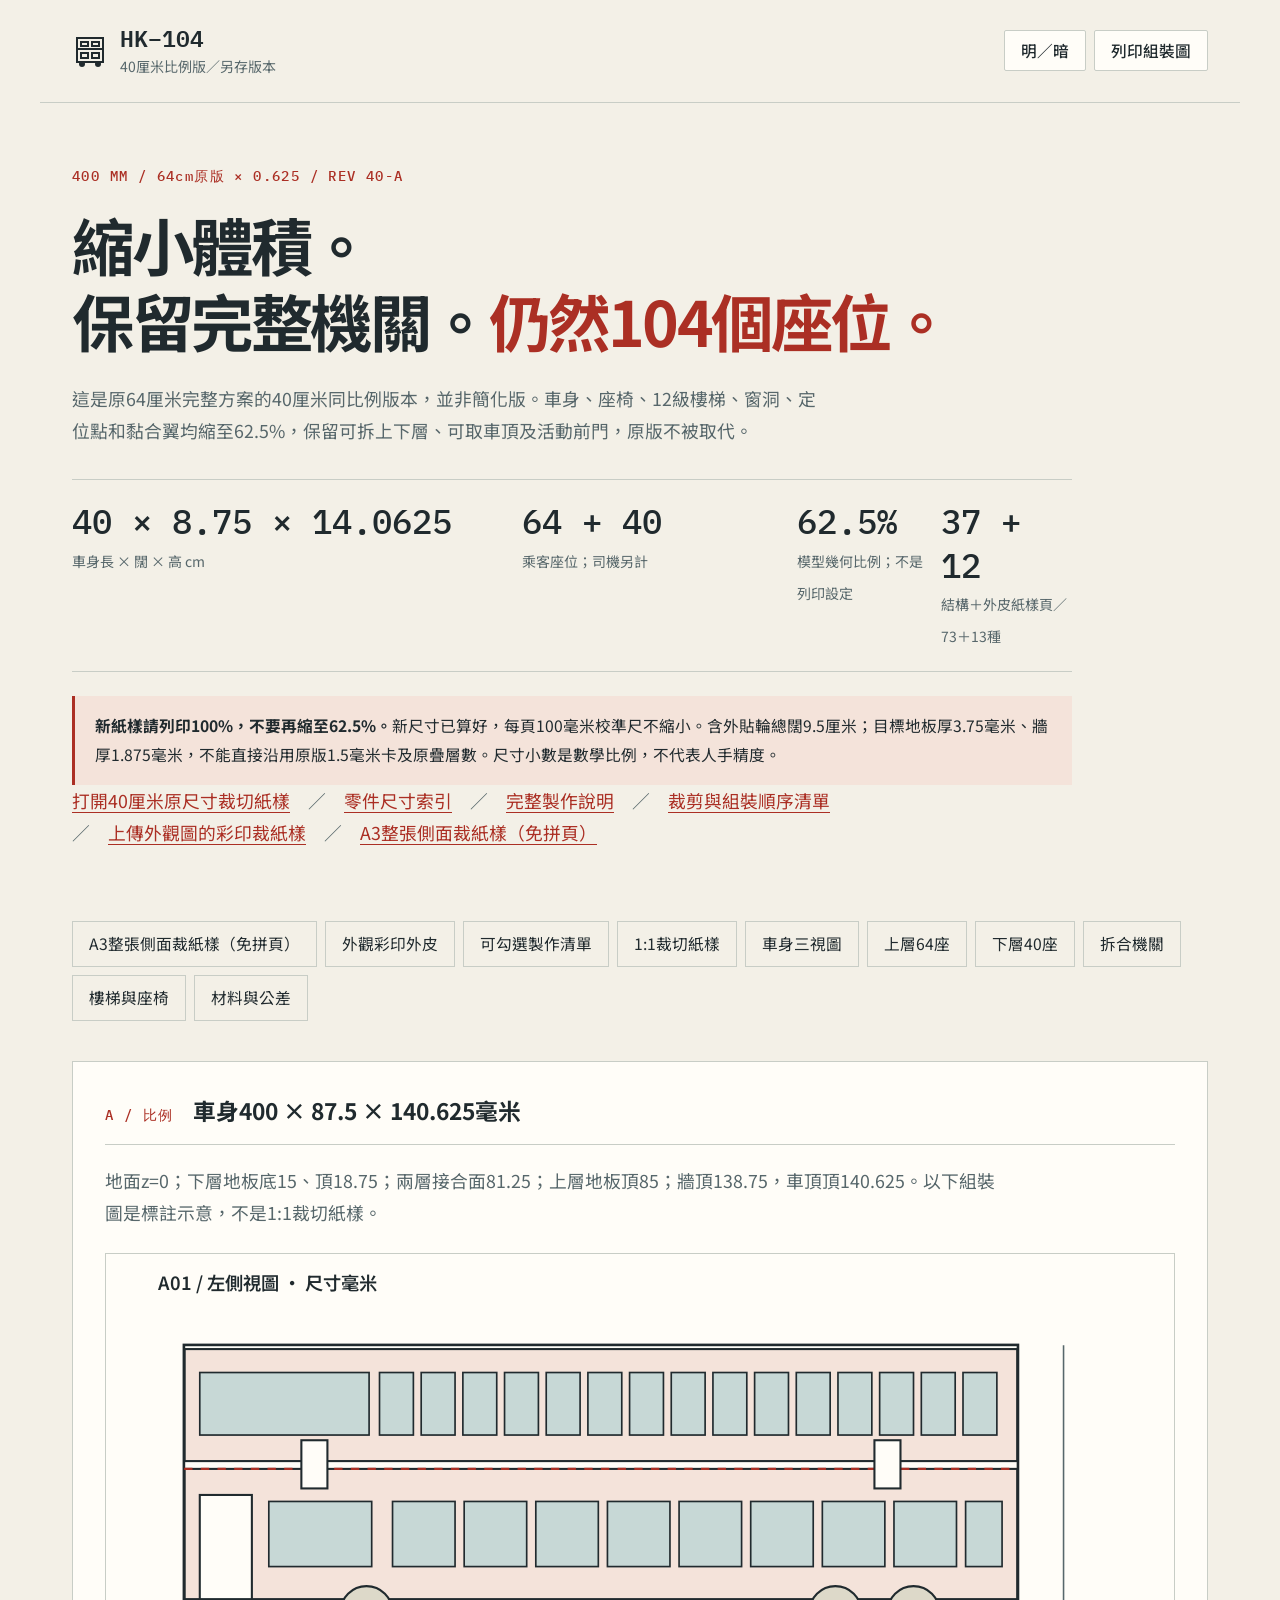
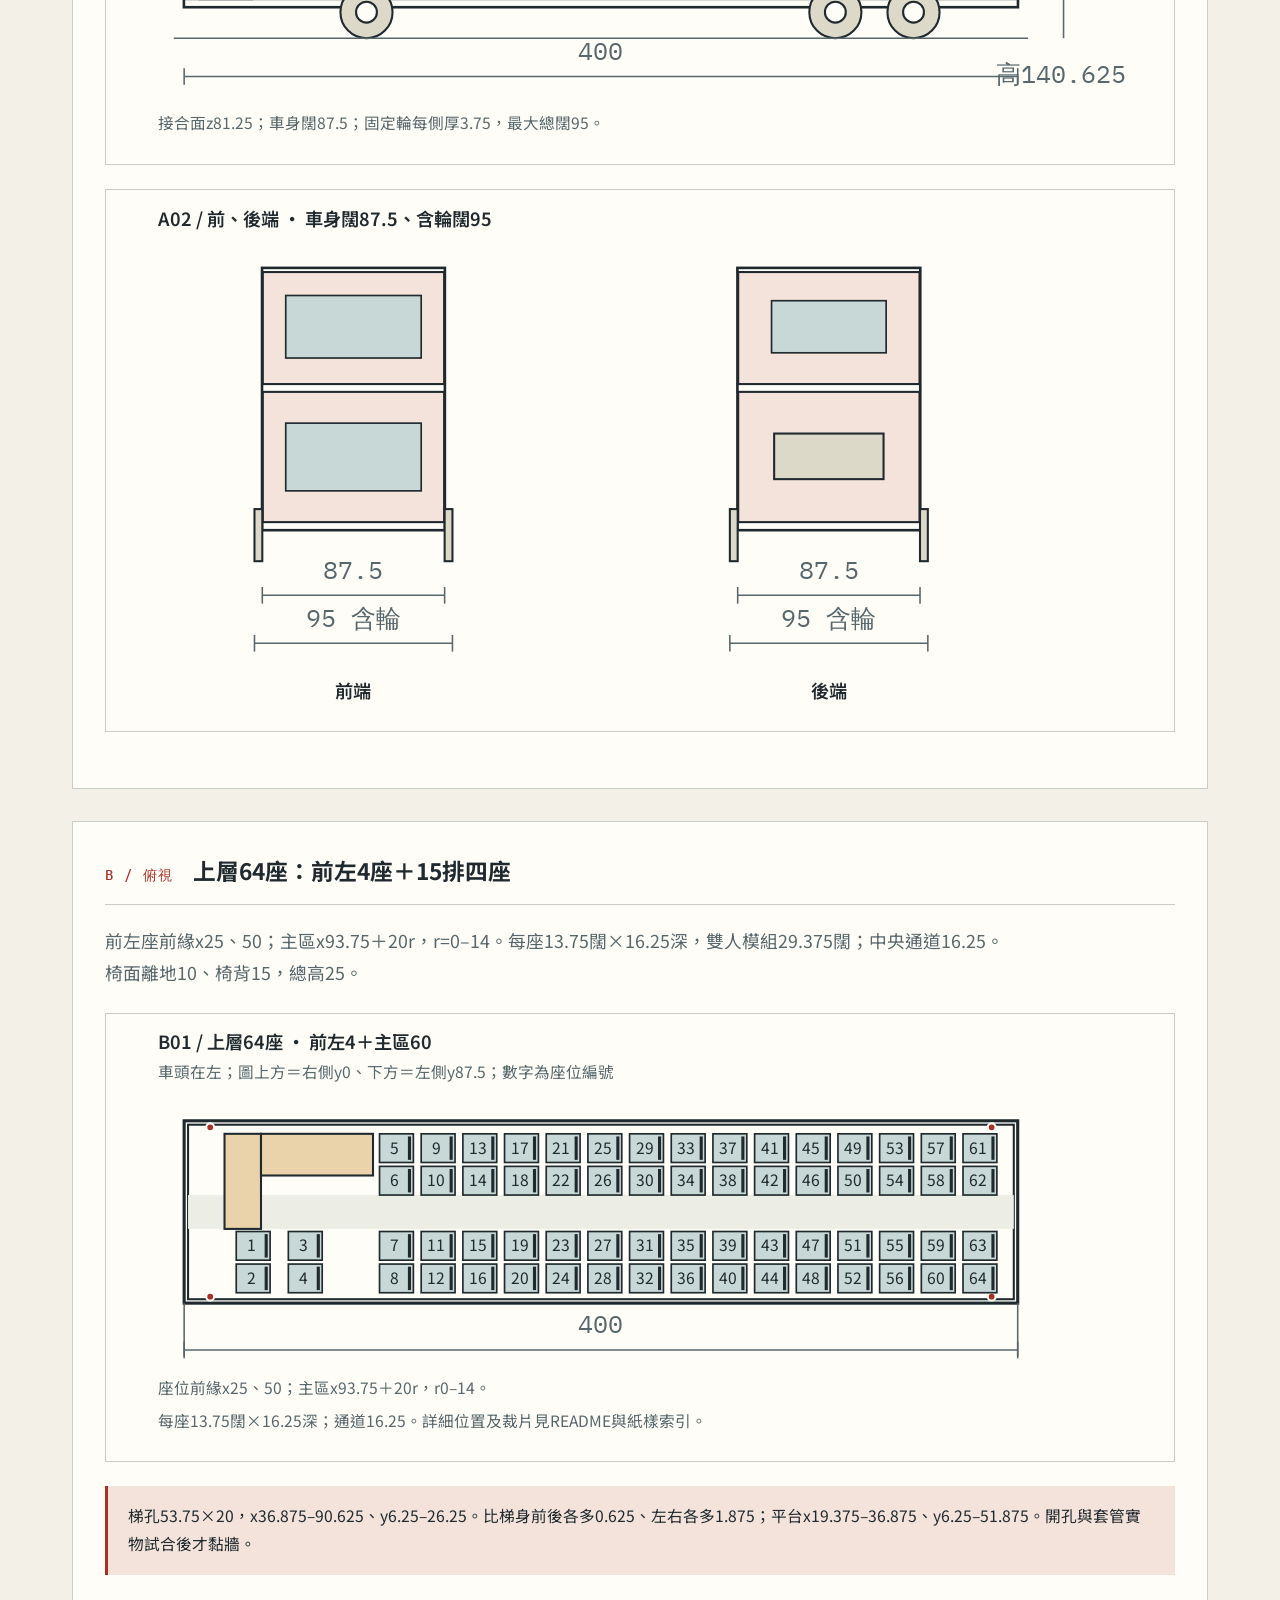
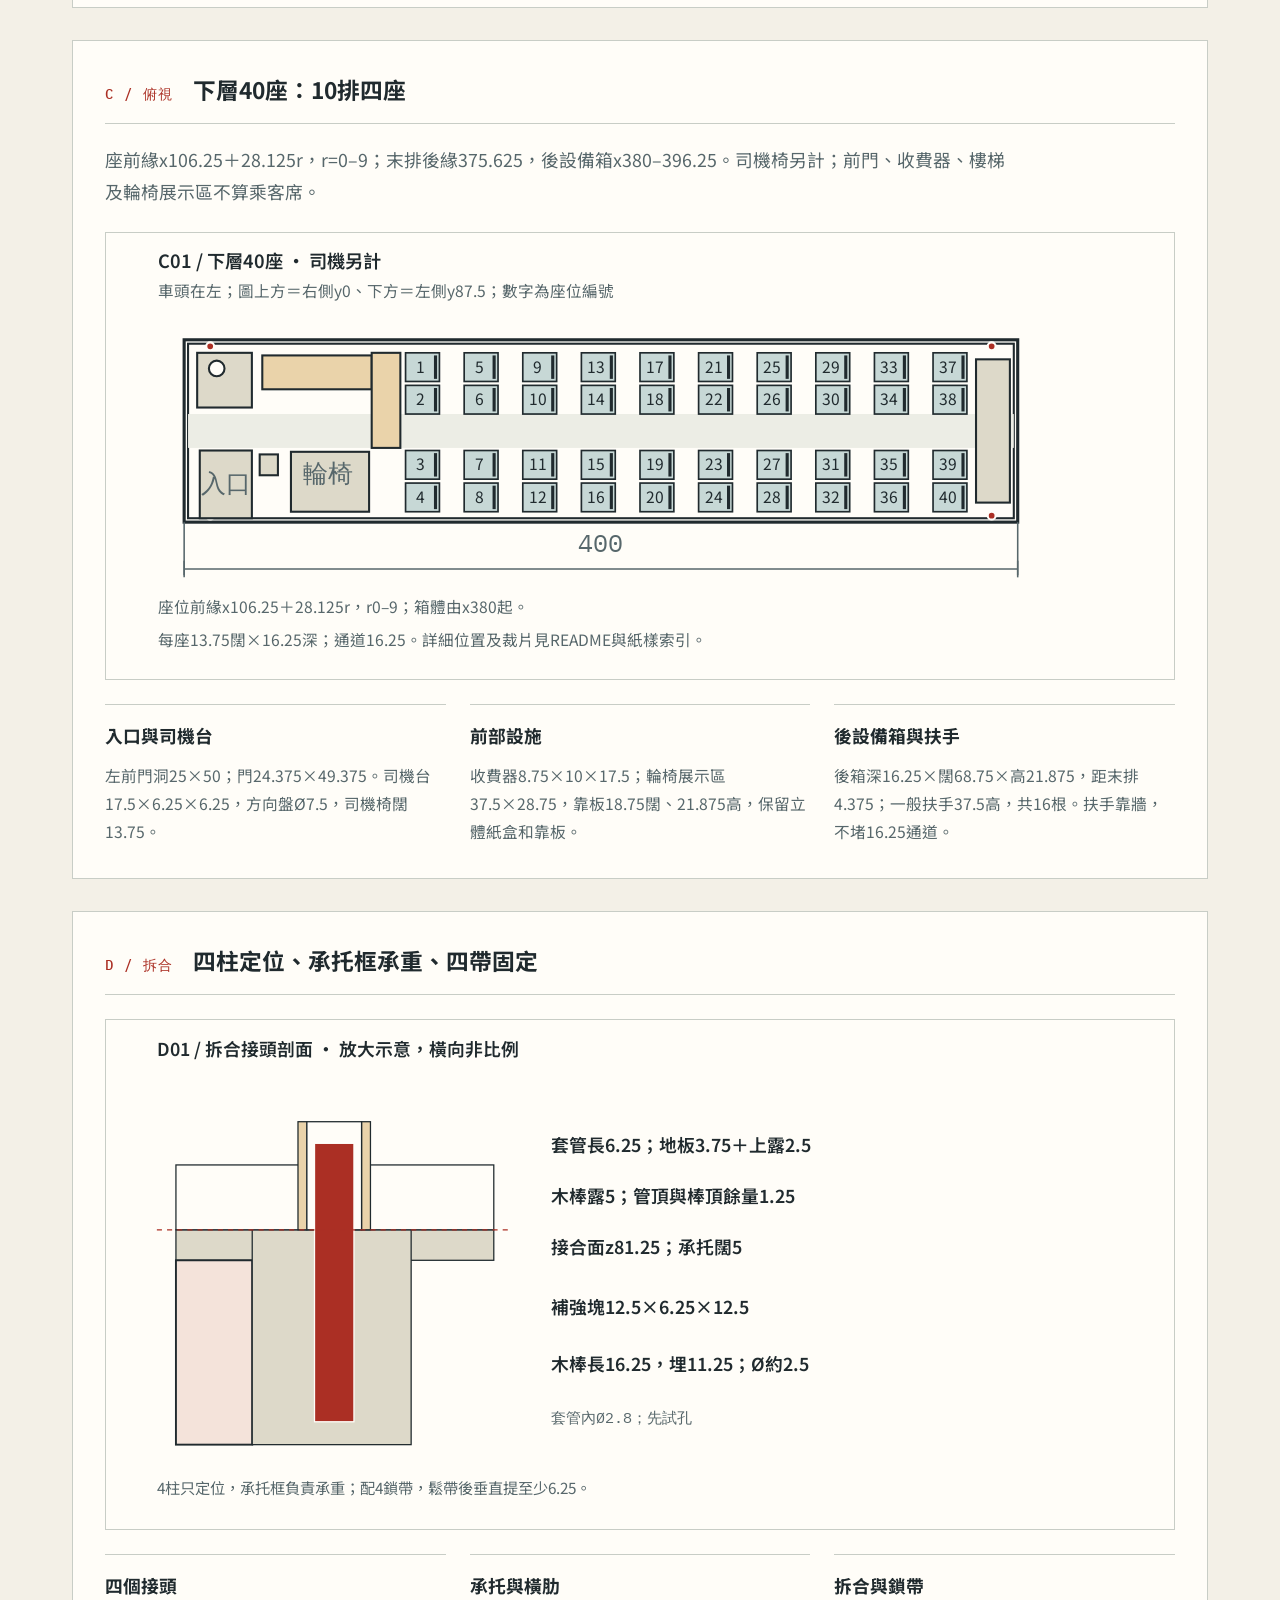
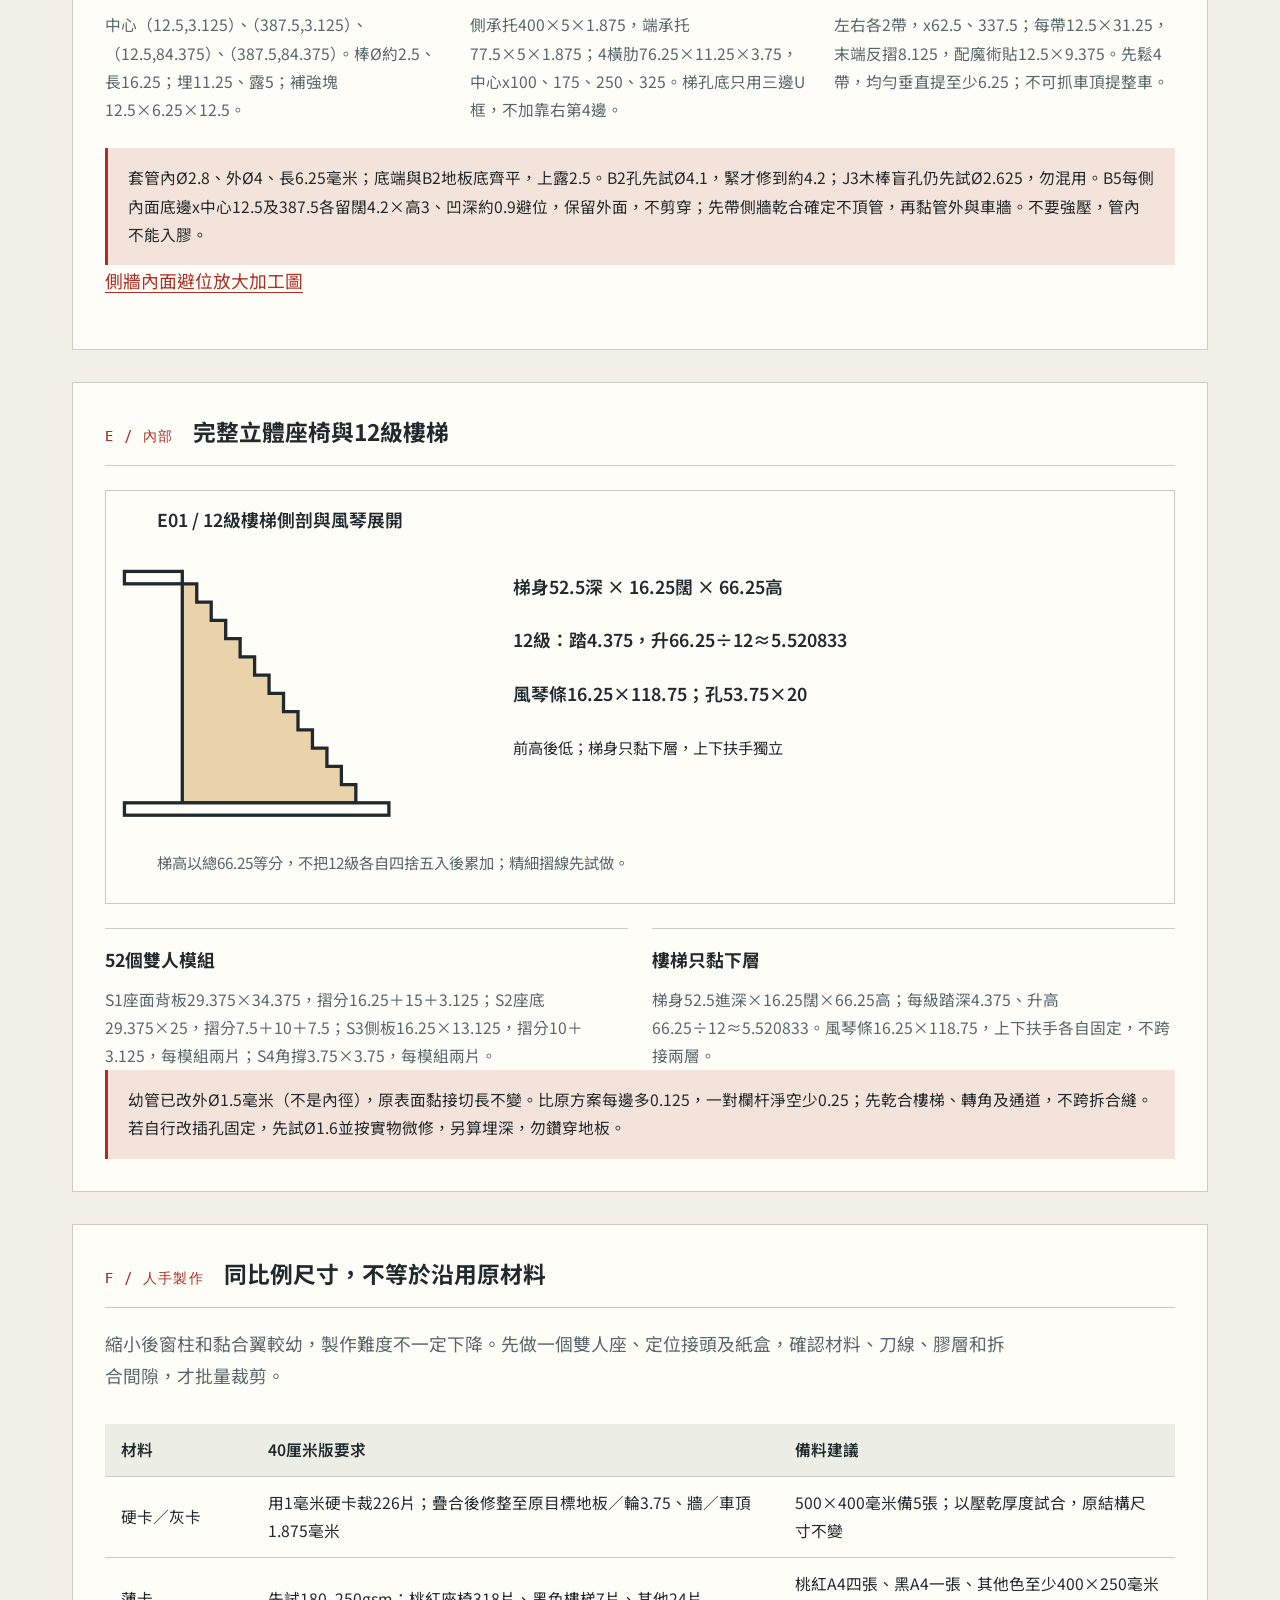
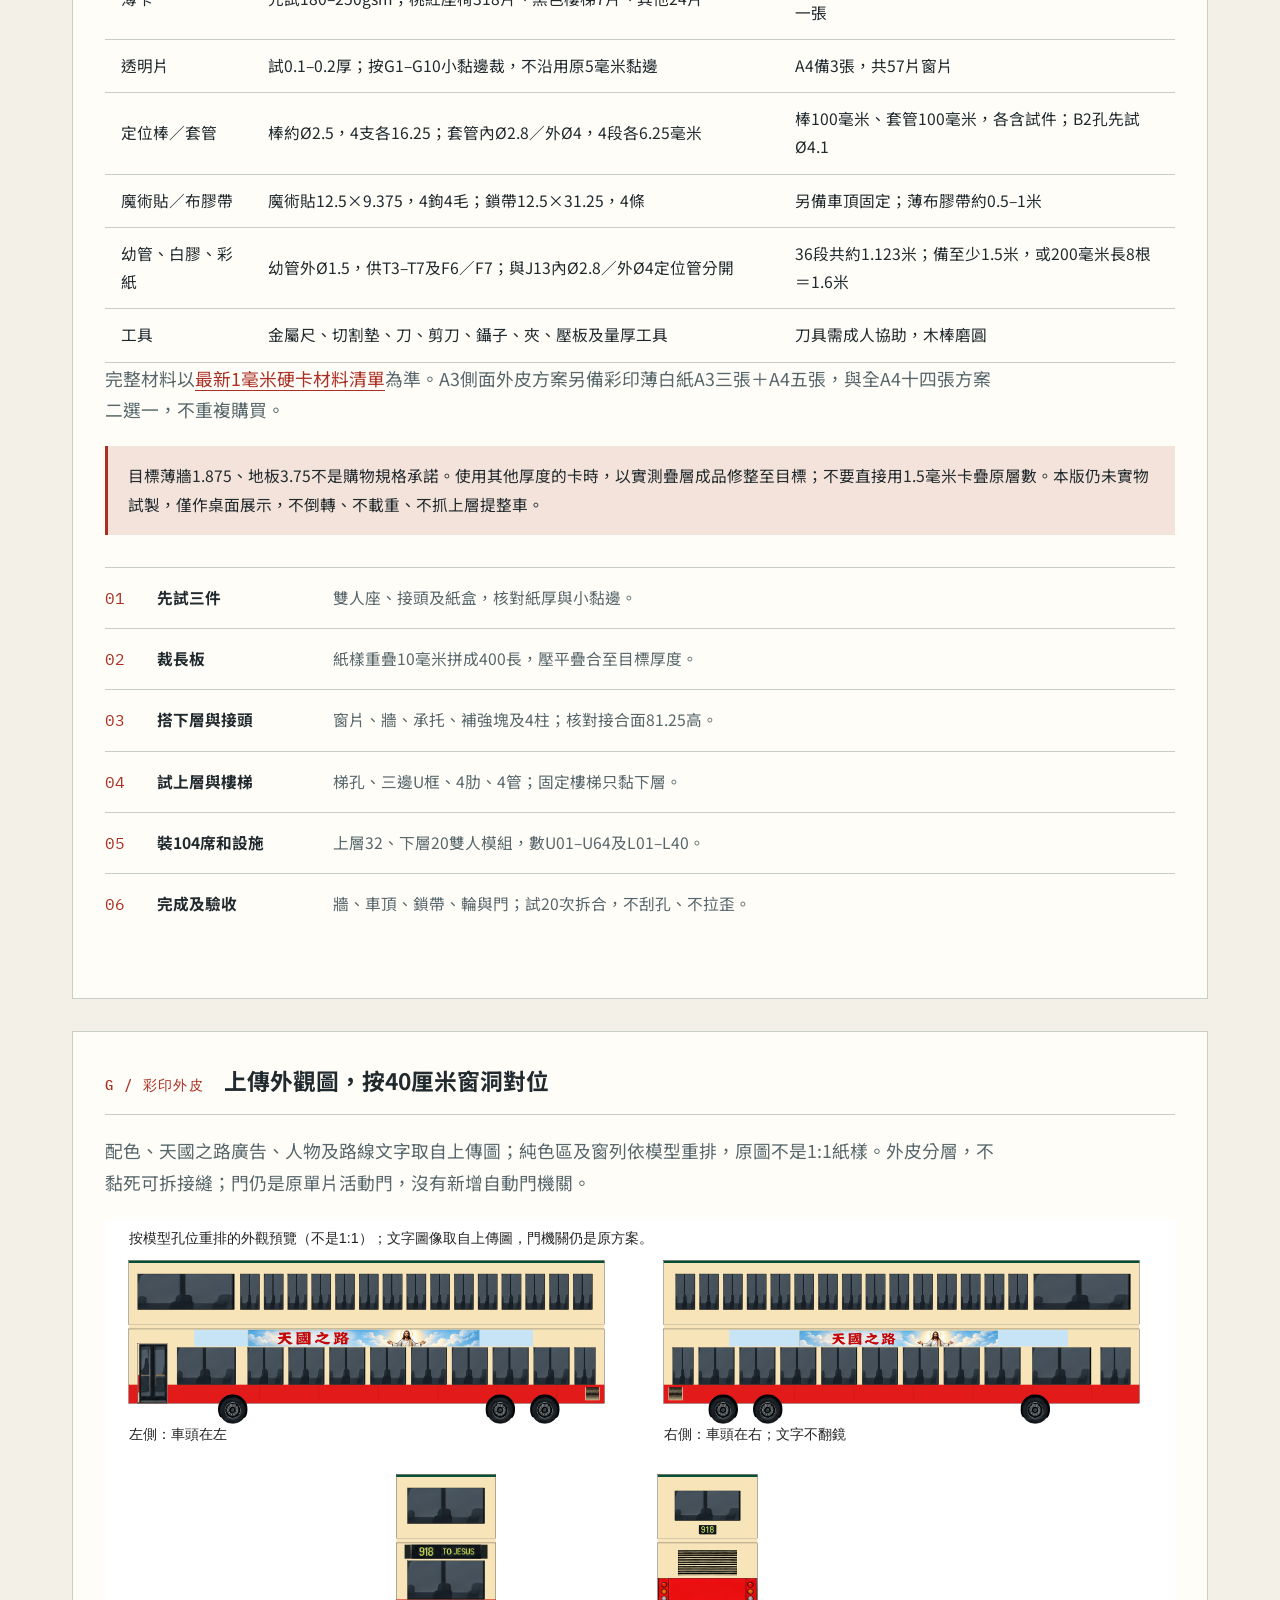
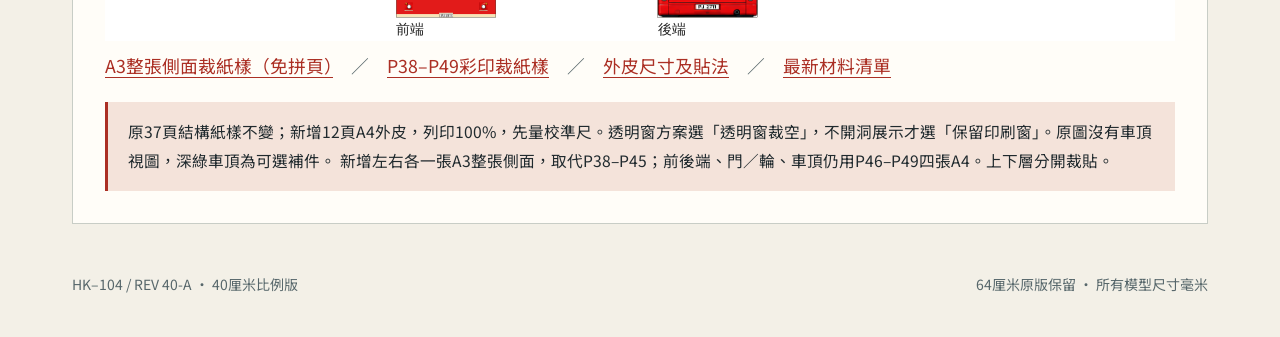
==== commit 6cdf71c5: "Update 1.5mm rail tubes and publish wall relief guides together" ====
--- a/hk104-bus-design-40/index.html
+++ b/hk104-bus-design-40/index.html
@@ -7,5 +7,5 @@
 <section id="lower" class="sheet"><div class="section-head"><span class="code">C / 俯視</span><h2>下層40座：10排四座</h2></div><p>座前緣x106.25＋28.125r，r=0–9；末排後緣375.625，後設備箱x380–396.25。司機椅另計；前門、收費器、樓梯及輪椅展示區不算乘客席。</p><div class="drawing" id="lower-plan"></div><div class="grid three"><article><h3>入口與司機台</h3><p>左前門洞25×50；門24.375×49.375。司機台17.5×6.25×6.25，方向盤Ø7.5，司機椅闊13.75。</p></article><article><h3>前部設施</h3><p>收費器8.75×10×17.5；輪椅展示區37.5×28.75，靠板18.75闊、21.875高，保留立體紙盒和靠板。</p></article><article><h3>後設備箱與扶手</h3><p>後箱深16.25×闊68.75×高21.875，距末排4.375；一般扶手37.5高，共16根。扶手靠牆，不堵16.25通道。</p></article></div></section>
 <section id="joint" class="sheet"><div class="section-head"><span class="code">D / 拆合</span><h2>四柱定位、承托框承重、四帶固定</h2></div><div class="drawing" id="connector"></div><div class="grid three"><article><h3>四個接頭</h3><p>中心（12.5,3.125）、（387.5,3.125）、（12.5,84.375）、（387.5,84.375）。棒Ø約2.5、長16.25；埋11.25、露5；補強塊12.5×6.25×12.5。</p></article><article><h3>承托與橫肋</h3><p>側承托400×5×1.875，端承托77.5×5×1.875；4橫肋76.25×11.25×3.75，中心x100、175、250、325。梯孔底只用三邊U框，不加靠右第4邊。</p></article><article><h3>拆合與鎖帶</h3><p>左右各2帶，x62.5、337.5；每帶12.5×31.25，末端反摺8.125，配魔術貼12.5×9.375。先鬆4帶，均勻垂直提至少6.25；不可抓車頂提整車。</p></article></div><div class="note">套管長6.25，目標內Ø2.8、外Ø4；底端與上層地板底齊平，上露2.5。紙樣管孔Ø4.1及補強塊孔Ø2.625只是參考，必須依實際管、棒直徑試孔。不要強壓，更不要把膠滴進管內。</div></section>
 <section id="stairs" class="sheet"><div class="section-head"><span class="code">E / 內部</span><h2>完整立體座椅與12級樓梯</h2></div><div class="drawing" id="stair-pattern"></div><div class="grid two"><article><h3>52個雙人模組</h3><p>S1座面背板29.375×34.375，摺分16.25＋15＋3.125；S2座底29.375×25，摺分7.5＋10＋7.5；S3側板16.25×13.125，摺分10＋3.125，每模組兩片；S4角撐3.75×3.75，每模組兩片。</p></article><article><h3>樓梯只黏下層</h3><p>梯身52.5進深×16.25闊×66.25高；每級踏深4.375、升高66.25÷12≈5.520833。風琴條16.25×118.75，上下扶手各自固定，不跨接兩層。</p></article></div></section>
-<section id="material" class="sheet"><div class="section-head"><span class="code">F / 人手製作</span><h2>同比例尺寸，不等於沿用原材料</h2></div><p>縮小後窗柱和黏合翼較幼，製作難度不一定下降。先做一個雙人座、定位接頭及紙盒，確認材料、刀線、膠層和拆合間隙，才批量裁剪。</p><div class="facility-table"><table><thead><tr><th>材料</th><th>40厘米版要求</th><th>備料建議</th></tr></thead><tbody><tr><td>硬卡／灰卡</td><td>按完成厚度疊合：地板3.75、牆1.875、輪3.75；每層0.9375只是理論基準</td><td>以0.9375等效厚度計，約4–5張500×400，含損耗；其他厚度重算</td></tr><tr><td>薄卡</td><td>先試180–250gsm；座椅、樓梯、小盒，測摺合外尺寸</td><td>A4約5–6張，含試件</td></tr><tr><td>透明片</td><td>試0.1–0.2厚；按G1–G10小黏邊裁，不沿用原5毫米黏邊</td><td>A4約2–3張</td></tr><tr><td>定位棒／套管</td><td>棒約Ø2.5，4支各16.25；管內Ø2.8，4段各6.25</td><td>棒100長、套管60長，含試件</td></tr><tr><td>魔術貼／布膠帶</td><td>魔術貼12.5×9.375，4鉤4毛；鎖帶12.5×31.25，4條</td><td>另備車頂固定；薄布膠帶約0.5–1米</td></tr><tr><td>幼管、白膠、彩紙</td><td>扶手目標Ø1.25；薄膠層、薄紙裝飾，避免厚泡棉膠</td><td>按配色；扶手總切長約1.1米，另加損耗</td></tr><tr><td>工具</td><td>金屬尺、切割墊、刀、剪刀、鑷子、夾、壓板及量厚工具</td><td>刀具需成人協助，木棒磨圓</td></tr></tbody></table></div><div class="note warning">目標薄牆1.875、地板3.75不是購物規格承諾。使用其他厚度的卡時，以實測疊層成品修整至目標；不要直接用1.5毫米卡疊原層數。本版仍未實物試製，僅作桌面展示，不倒轉、不載重、不抓上層提整車。</div><ol class="build-steps"><li><b>先試三件</b><span>雙人座、接頭及紙盒，核對紙厚與小黏邊。</span></li><li><b>裁長板</b><span>紙樣重疊10毫米拼成400長，壓平疊合至目標厚度。</span></li><li><b>搭下層與接頭</b><span>窗片、牆、承托、補強塊及4柱；核對接合面81.25高。</span></li><li><b>試上層與樓梯</b><span>梯孔、三邊U框、4肋、4管；固定樓梯只黏下層。</span></li><li><b>裝104席和設施</b><span>上層32、下層20雙人模組，數U01–U64及L01–L40。</span></li><li><b>完成及驗收</b><span>牆、車頂、鎖帶、輪與門；試20次拆合，不刮孔、不拉歪。</span></li></ol></section>
+<section id="material" class="sheet"><div class="section-head"><span class="code">F / 人手製作</span><h2>同比例尺寸，不等於沿用原材料</h2></div><p>縮小後窗柱和黏合翼較幼，製作難度不一定下降。先做一個雙人座、定位接頭及紙盒，確認材料、刀線、膠層和拆合間隙，才批量裁剪。</p><div class="facility-table"><table><thead><tr><th>材料</th><th>40厘米版要求</th><th>備料建議</th></tr></thead><tbody><tr><td>硬卡／灰卡</td><td>按完成厚度疊合：地板3.75、牆1.875、輪3.75；每層0.9375只是理論基準</td><td>以0.9375等效厚度計，約4–5張500×400，含損耗；其他厚度重算</td></tr><tr><td>薄卡</td><td>先試180–250gsm；座椅、樓梯、小盒，測摺合外尺寸</td><td>A4約5–6張，含試件</td></tr><tr><td>透明片</td><td>試0.1–0.2厚；按G1–G10小黏邊裁，不沿用原5毫米黏邊</td><td>A4約2–3張</td></tr><tr><td>定位棒／套管</td><td>棒約Ø2.5，4支各16.25；管內Ø2.8，4段各6.25</td><td>棒100長、套管60長，含試件</td></tr><tr><td>魔術貼／布膠帶</td><td>魔術貼12.5×9.375，4鉤4毛；鎖帶12.5×31.25，4條</td><td>另備車頂固定；薄布膠帶約0.5–1米</td></tr><tr><td>幼管、白膠、彩紙</td><td>扶手外Ø1.5；薄膠層、薄紙裝飾，避免厚泡棉膠</td><td>按配色；扶手總切長約1.1米，另加損耗</td></tr><tr><td>工具</td><td>金屬尺、切割墊、刀、剪刀、鑷子、夾、壓板及量厚工具</td><td>刀具需成人協助，木棒磨圓</td></tr></tbody></table></div><div class="note warning">目標薄牆1.875、地板3.75不是購物規格承諾。使用其他厚度的卡時，以實測疊層成品修整至目標；不要直接用1.5毫米卡疊原層數。本版仍未實物試製，僅作桌面展示，不倒轉、不載重、不抓上層提整車。</div><ol class="build-steps"><li><b>先試三件</b><span>雙人座、接頭及紙盒，核對紙厚與小黏邊。</span></li><li><b>裁長板</b><span>紙樣重疊10毫米拼成400長，壓平疊合至目標厚度。</span></li><li><b>搭下層與接頭</b><span>窗片、牆、承托、補強塊及4柱；核對接合面81.25高。</span></li><li><b>試上層與樓梯</b><span>梯孔、三邊U框、4肋、4管；固定樓梯只黏下層。</span></li><li><b>裝104席和設施</b><span>上層32、下層20雙人模組，數U01–U64及L01–L40。</span></li><li><b>完成及驗收</b><span>牆、車頂、鎖帶、輪與門；試20次拆合，不刮孔、不拉歪。</span></li></ol></section>
 <footer><span>HK–104 / REV 40-A · 40厘米比例版</span><span>64厘米原版保留 · 所有模型尺寸毫米</span></footer></main><script src="overview.js"></script></body></html>
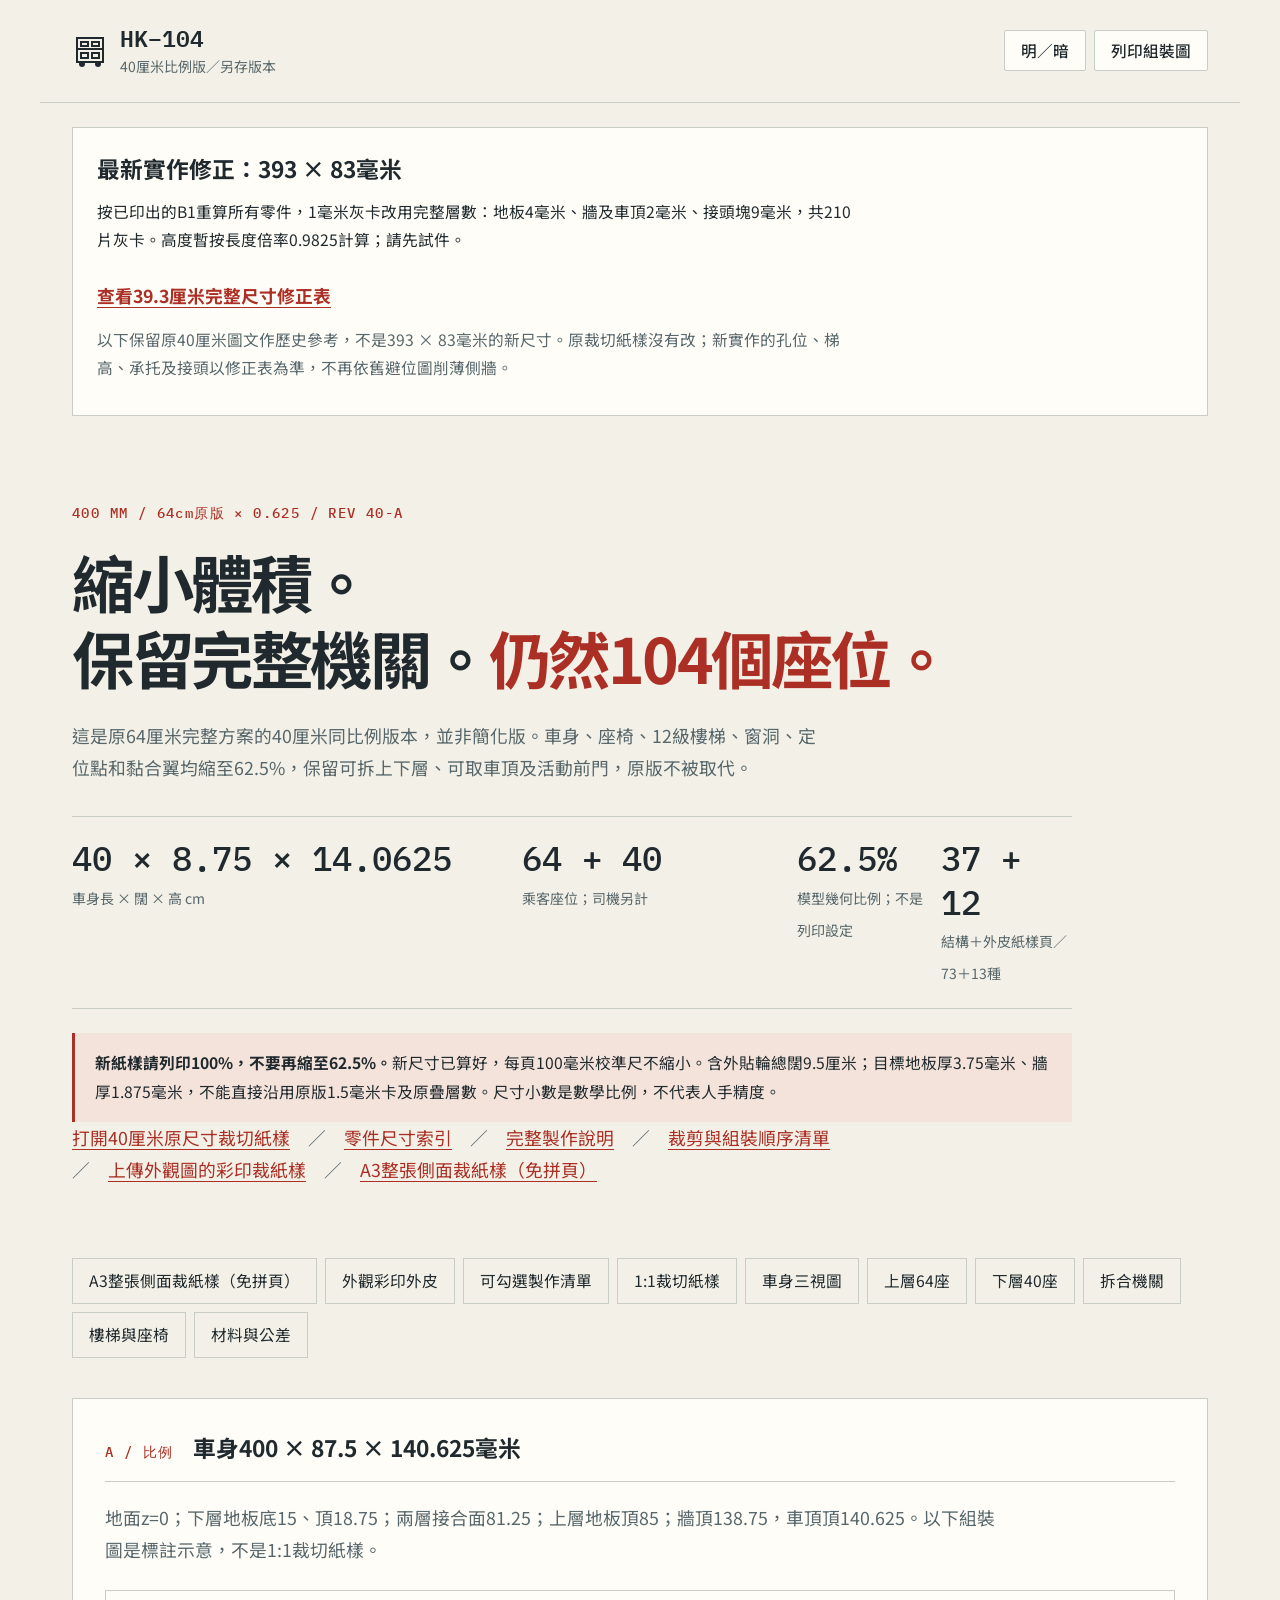
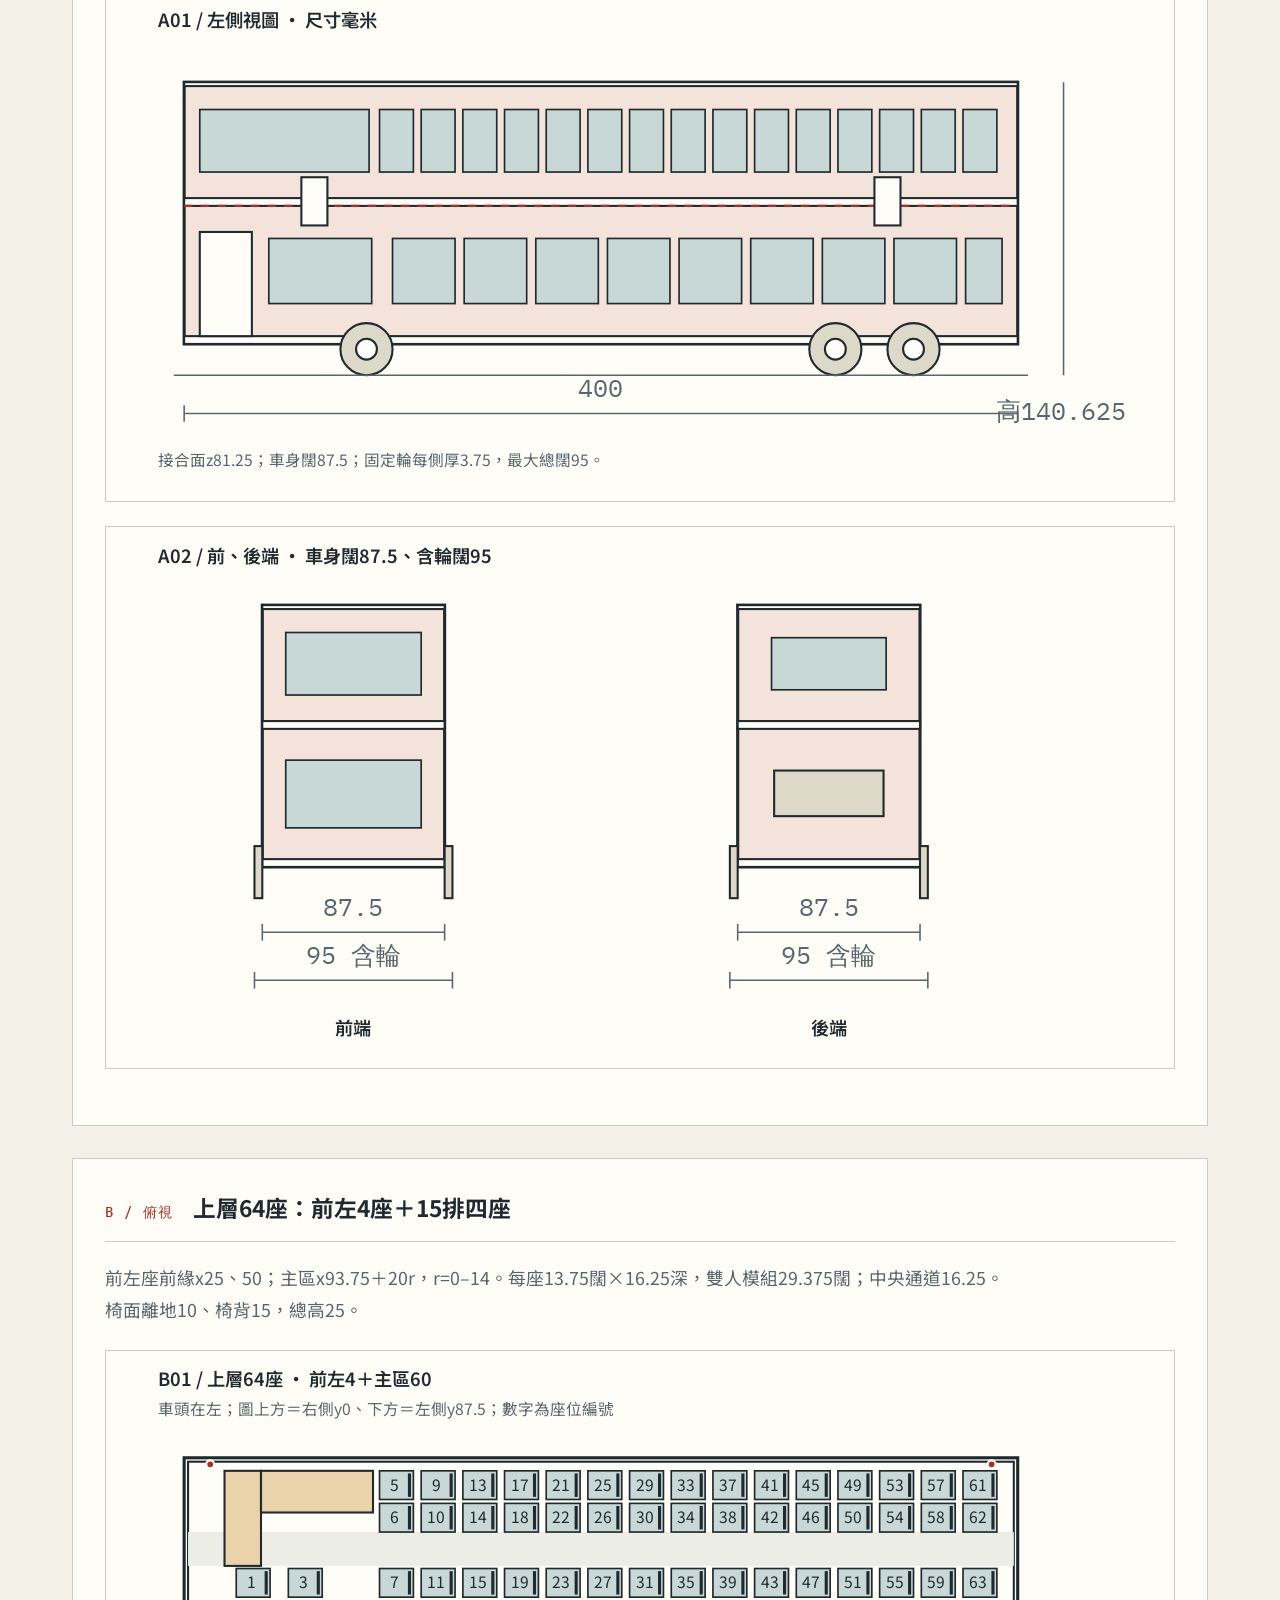
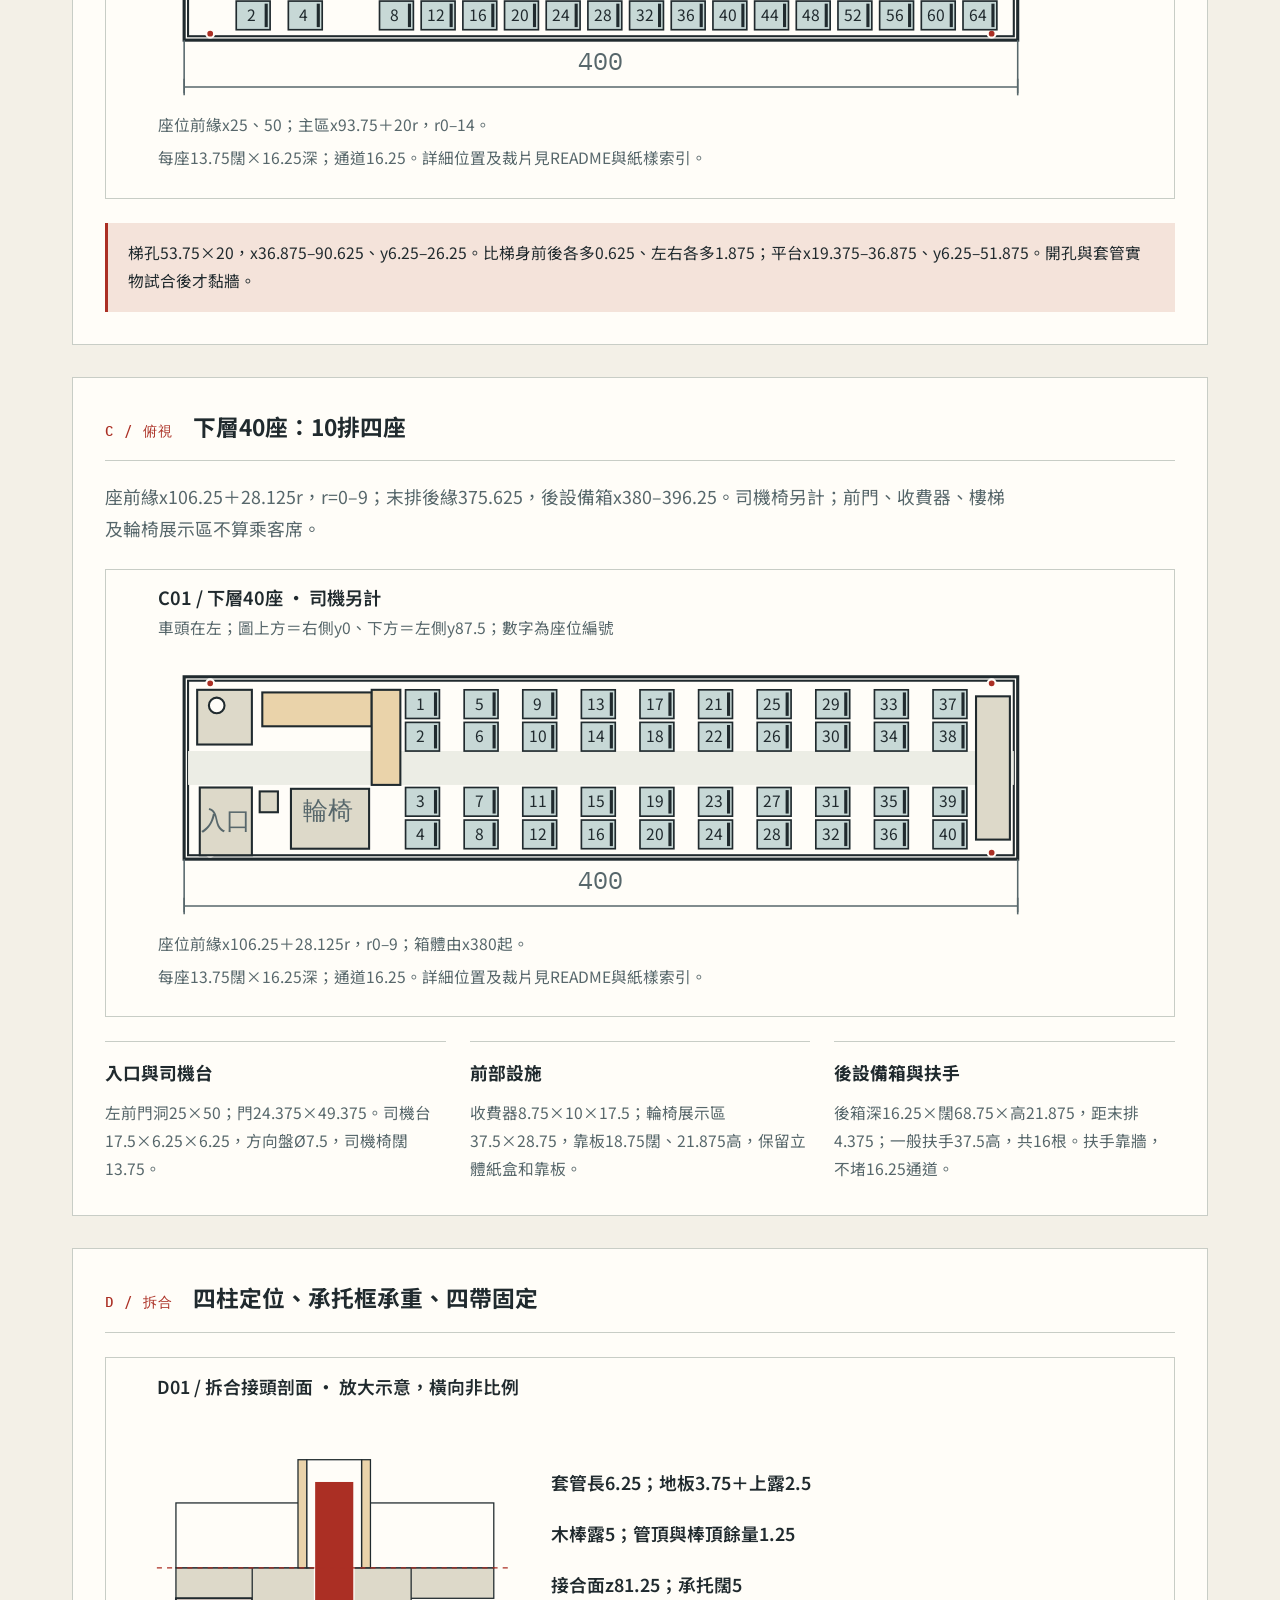
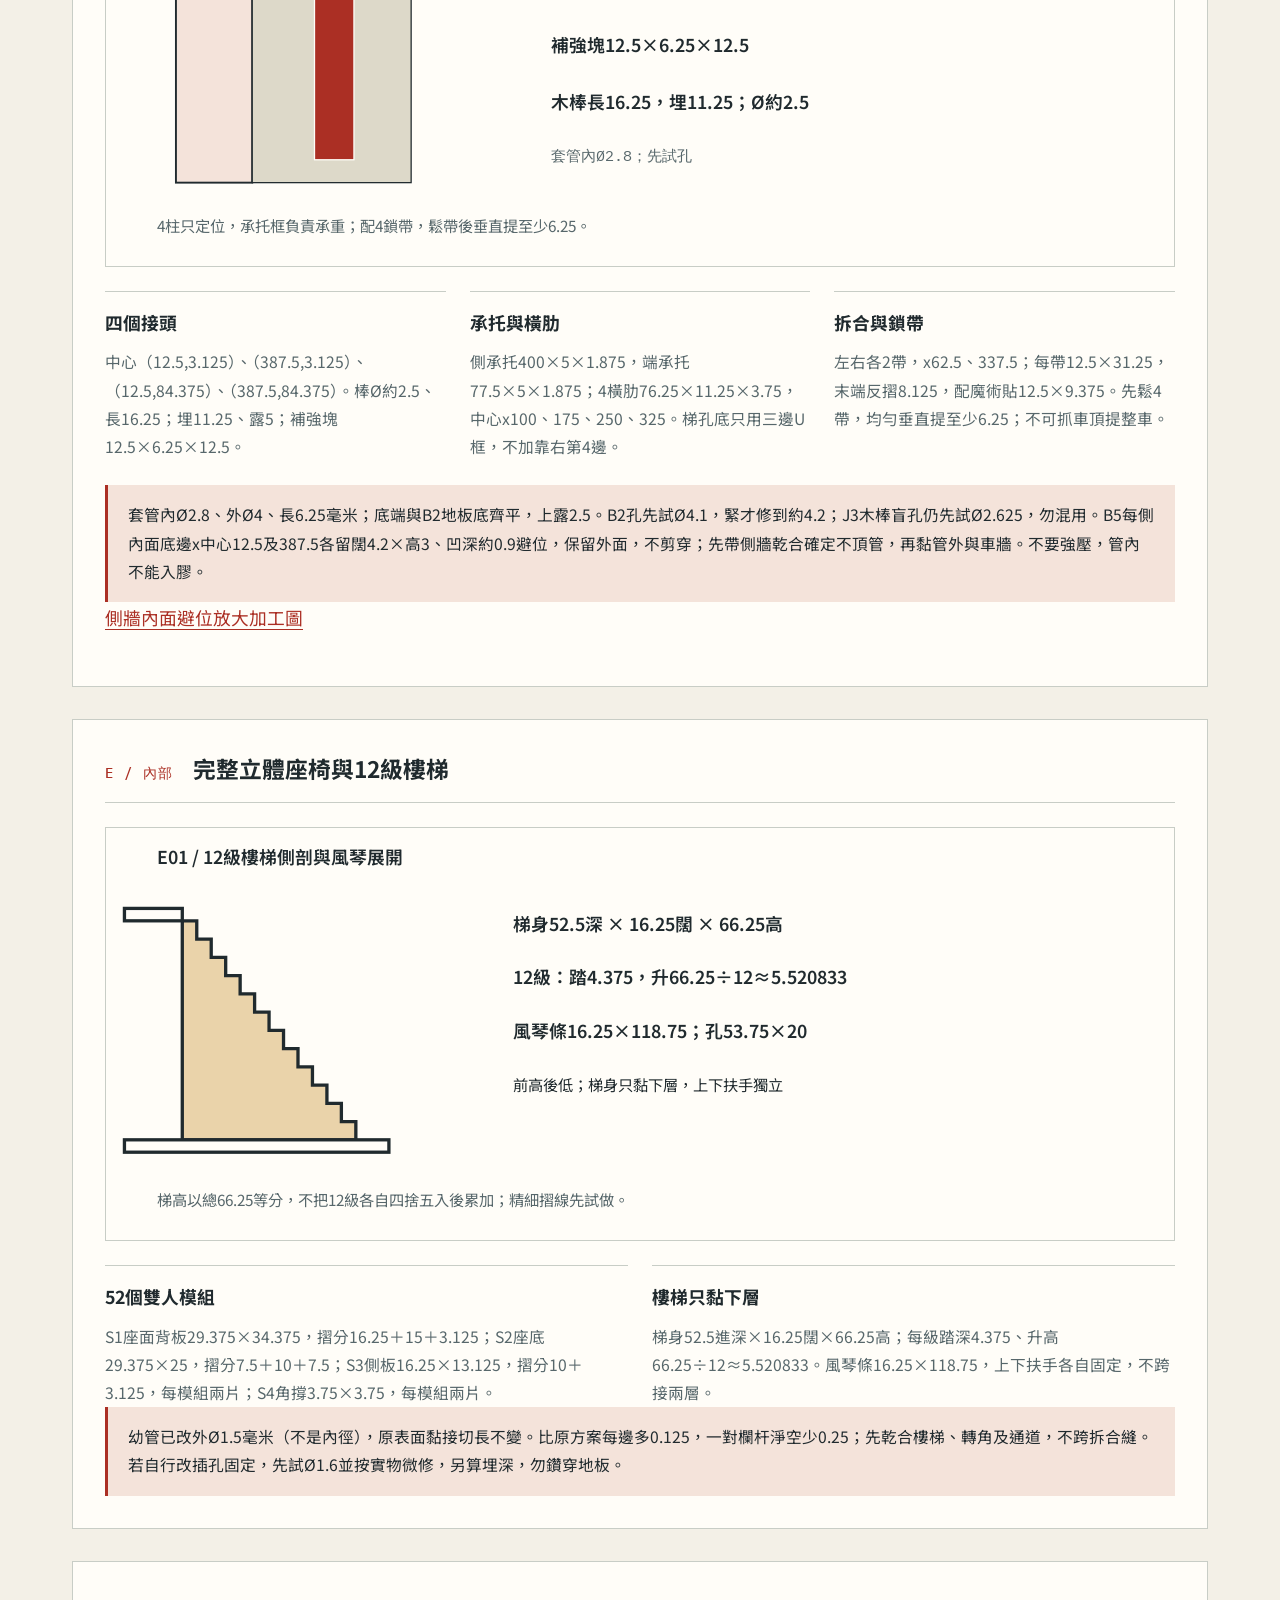
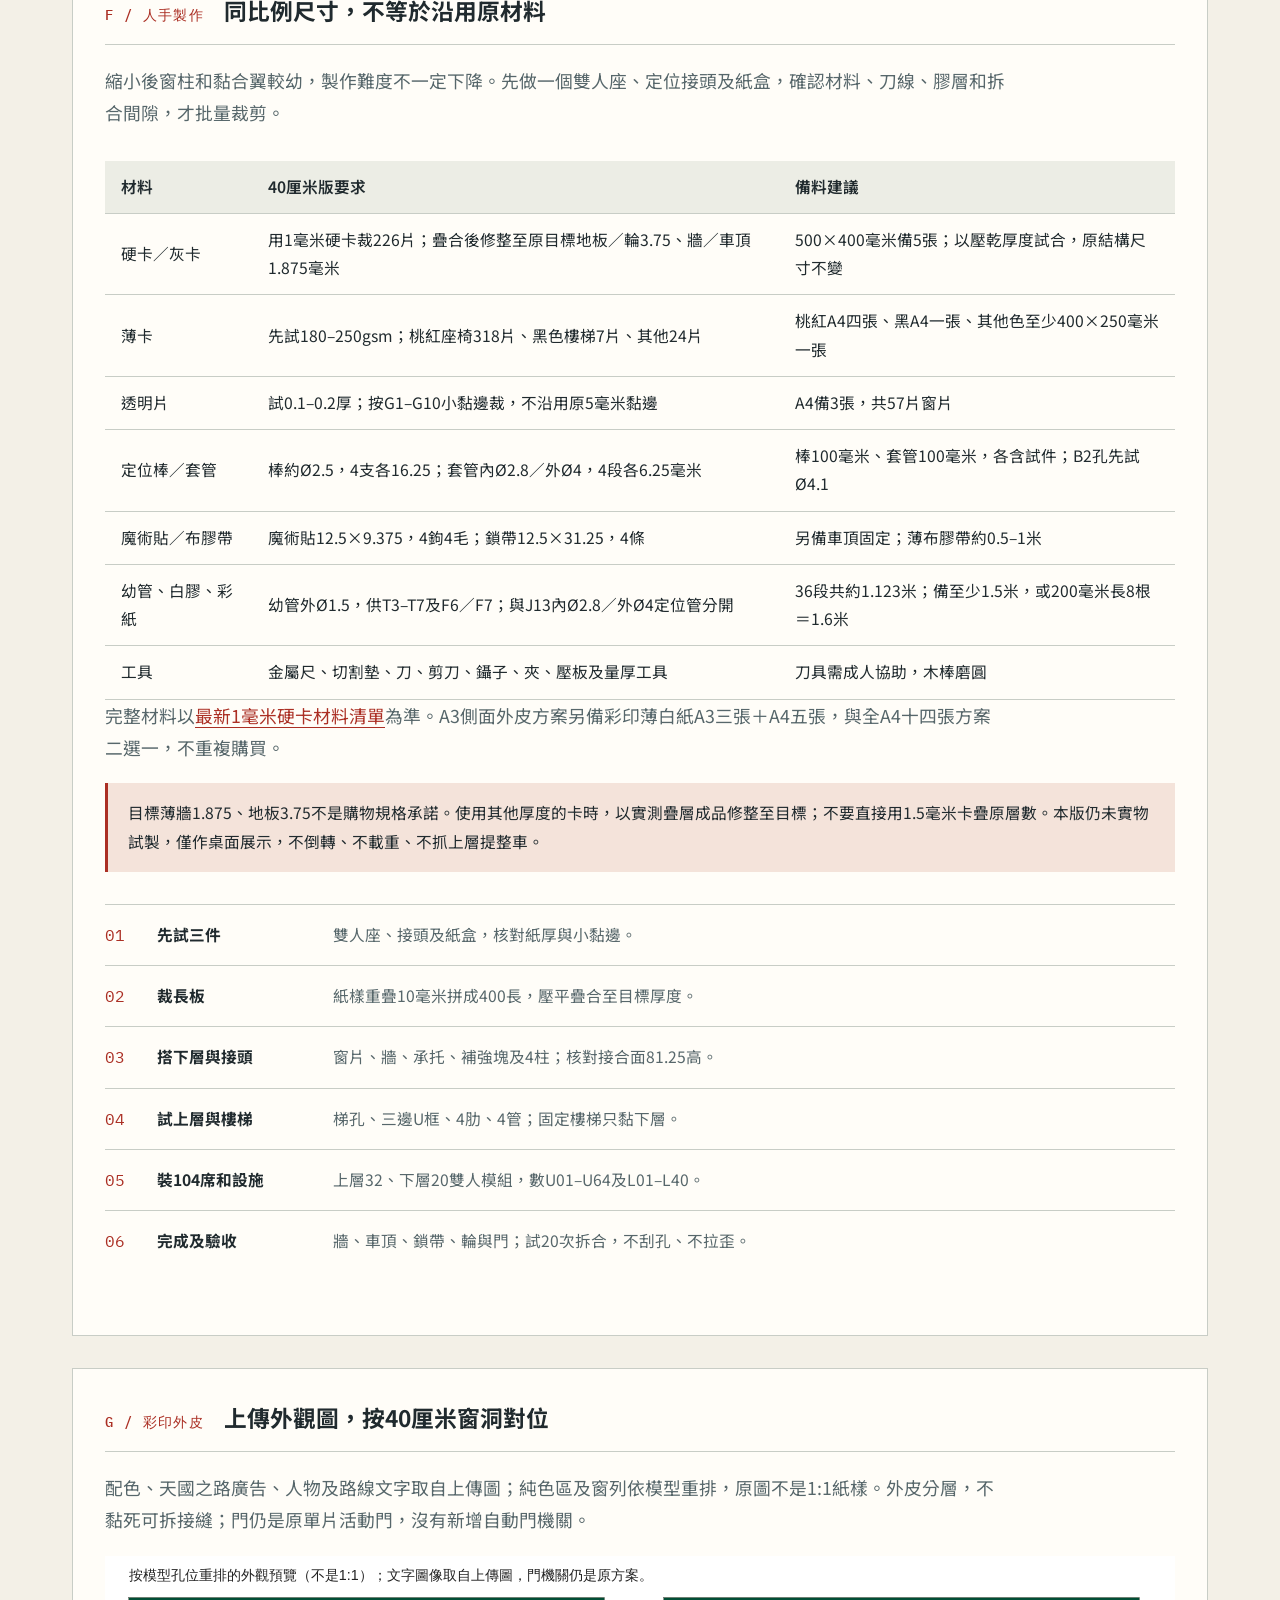
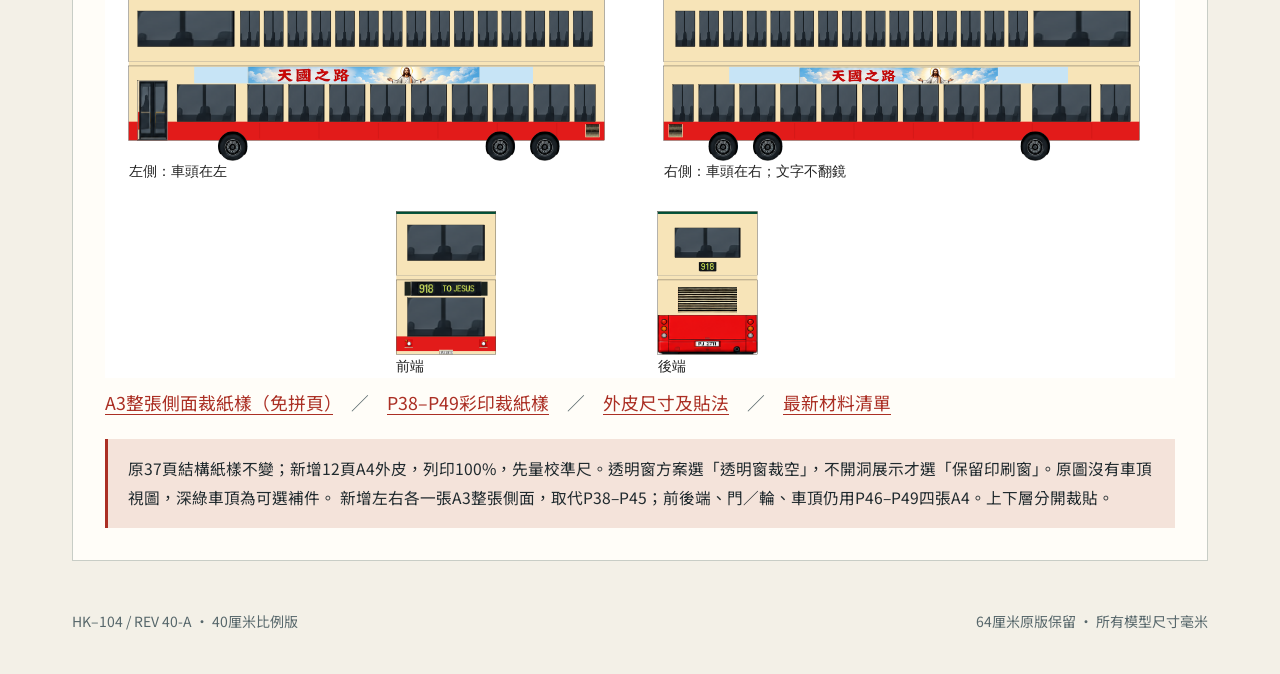
==== commit f3532df8: "Publish 393x83 practical revision with integer 1mm-card stacks; preserve cutting templates" ====
--- a/hk104-bus-design-40/index.html
+++ b/hk104-bus-design-40/index.html
@@ -1,4 +1,4 @@
-<!doctype html><html lang="zh-Hant"><head><meta charset="utf-8"><meta name="viewport" content="width=device-width,initial-scale=1"><title>HK-104 40厘米比例版設計圖冊</title><link href="https://fonts.googleapis.com/css2?family=Noto+Sans+TC:wght@400;500;600;700&family=IBM+Plex+Mono:wght@400;500;600&display=swap" rel="stylesheet"><link rel="stylesheet" href="style.css"></head>
+<!doctype html><html lang="zh-Hant"><head><meta charset="utf-8"><meta name="viewport" content="width=device-width,initial-scale=1"><title>HK-104 40厘米比例版設計圖冊</title><link href="https://fonts.googleapis.com/css2?family=Noto+Sans+TC:wght@400;500;600;700&family=IBM+Plex+Mono:wght@400;500;600&display=swap" rel="stylesheet"><link rel="stylesheet" href="style.css"><link rel="stylesheet" href="revision-393.css"><script src="revision-notice.js" defer></script></head>
 <body><header><a class="brand" href="#top"><svg viewBox="0 0 36 36" width="36" height="36" aria-label="HK-104"><path d="M5 5h26v24H5zM5 16h26M9 9h7v4H9zM20 9h7v4h-7zM9 20h7v5H9zM20 20h7v5h-7z" fill="none" stroke="currentColor" stroke-width="2"/><circle cx="10" cy="31" r="3" fill="currentColor"/><circle cx="26" cy="31" r="3" fill="currentColor"/></svg><span>HK–104 <small>40厘米比例版／另存版本</small></span></a><div class="tools"><button id="theme">明／暗</button><button id="print">列印組裝圖</button></div></header>
 <main id="top"><section class="hero"><div class="eyebrow">400 MM / 64cm原版 × 0.625 / REV 40-A</div><h1>縮小體積。<br>保留完整機關。<span>仍然104個座位。</span></h1><p>這是原64厘米完整方案的40厘米同比例版本，並非簡化版。車身、座椅、12級樓梯、窗洞、定位點和黏合翼均縮至62.5%，保留可拆上下層、可取車頂及活動前門，原版不被取代。</p><div class="metrics"><div><b>40 × 8.75 × 14.0625</b><span>車身長 × 闊 × 高 cm</span></div><div><b>64 + 40</b><span>乘客座位；司機另計</span></div><div><b>62.5%</b><span>模型幾何比例；不是列印設定</span></div><div><b>37</b><span>A4裁切紙樣頁／73種零件</span></div></div><div class="note"><b>新紙樣請列印100%，不要再縮至62.5%。</b>新尺寸已算好，每頁100毫米校準尺不縮小。含外貼輪總闊9.5厘米；目標地板厚3.75毫米、牆厚1.875毫米，不能直接沿用原版1.5毫米卡及原疊層數。尺寸小數是數學比例，不代表人手精度。</div><p class="closing"><a href="cutting.html">打開40厘米原尺寸裁切紙樣</a>　／　<a href="HK-104-40cm-裁切索引.md">零件尺寸索引</a>　／　<a href="README.md">完整製作說明</a></p></section>
 <nav aria-label="圖冊索引"><a href="cutting.html">1:1裁切紙樣</a><a href="#body">車身三視圖</a><a href="#upper">上層64座</a><a href="#lower">下層40座</a><a href="#joint">拆合機關</a><a href="#stairs">樓梯與座椅</a><a href="#material">材料與公差</a></nav>
--- a/hk104-bus-design-40/revision-393.css
+++ b/hk104-bus-design-40/revision-393.css
@@ -0,0 +1,66 @@
+.revision-notice{margin-block:var(--space-6);padding:var(--space-6);background:var(--paper);border:1px solid var(--line)}
+.revision-notice h2{font-size:var(--text-lg);margin:0 0 var(--space-3)}
+.revision-notice p{font-size:var(--text-sm);margin:var(--space-2) 0;max-width:85ch}
+.revision-notice .revision-action{display:inline-flex;align-items:center;min-height:44px;margin-top:var(--space-3);font-weight:700}
+.revision-notice .revision-archive{color:var(--muted)}
+.revision-page h1{font-size:var(--text-xl);line-height:1.35;margin:0 0 var(--space-4)}
+.revision-intro{padding-block:var(--space-10)}
+.revision-intro>p{max-width:75ch;margin:var(--space-3) 0}
+.revision-intro .eyebrow{color:var(--accent)}
+.revision-facts{display:flex;flex-wrap:wrap;gap:var(--space-6);padding-block:var(--space-4);margin-block:var(--space-4);border-block:1px solid var(--line)}
+.revision-facts p{margin:0;font-size:var(--text-sm)}
+.revision-facts strong{font:600 var(--text-lg)/1.5 var(--font-mono)}
+.revision-links{display:flex;flex-wrap:wrap;gap:var(--space-2) var(--space-6)}
+.revision-links a{display:inline-flex;align-items:center;min-height:44px;font-size:var(--text-sm)}
+.revision-layout{display:grid;grid-template-columns:210px minmax(0,1fr);gap:var(--space-8);align-items:start}
+.revision-toc{position:sticky;top:var(--space-4);max-height:calc(100vh - var(--space-8));overflow:auto;border:1px solid var(--line);background:var(--paper);padding:var(--space-4)}
+.revision-toc h2{font-size:var(--text-sm);margin:0 0 var(--space-3)}
+.revision-toc ol{list-style:none;margin:0;padding:0}
+.revision-toc a{font-size:var(--text-xs);display:block;padding-block:var(--space-2);color:var(--ink);text-decoration:none;line-height:1.6}
+.revision-toc a:hover{color:var(--accent);text-decoration:underline}
+.revision-content{min-width:0}
+.revision-content p,.revision-content li{overflow-wrap:anywhere;max-width:76ch}
+.revision-content p{margin-block:var(--space-4)}
+.revision-content h2{font-size:var(--text-lg);line-height:1.5;padding-top:var(--space-8);margin:var(--space-8) 0 var(--space-4);border-top:1px solid var(--line);scroll-margin-top:var(--space-6)}
+.revision-content li{margin-block:var(--space-3)}
+.revision-content ul,.revision-content ol{padding-left:var(--space-6)}
+.revision-table{overflow-x:auto;max-width:100%;margin-block:var(--space-6);border:1px solid var(--line)}
+.revision-table table{width:100%;min-width:700px;border-collapse:collapse;font-size:var(--text-sm);background:var(--paper);font-variant-numeric:tabular-nums}
+.revision-table th,.revision-table td{padding:var(--space-3);vertical-align:top;border-bottom:1px solid var(--line);text-align:left;line-height:1.7}
+.revision-table th{font-weight:700;background:var(--aisle)}
+.revision-table td:first-child{min-width:110px}
+.revision-skip{position:absolute;left:var(--space-4);top:-100px;padding:var(--space-3);background:var(--paper);z-index:10}
+.revision-skip:focus{top:var(--space-3)}
+.revision-page header .brand{font-family:var(--font-mono)}
+.revision-page header .brand span{font-family:var(--font-body)}
+.revision-page button{min-height:44px}
+@media(max-width:800px){
+ .revision-layout{display:block}
+ .revision-toc{position:static;max-height:none;margin-bottom:var(--space-6)}
+ .revision-toc ol{display:grid;grid-template-columns:repeat(2,minmax(0,1fr));gap:0 var(--space-4)}
+ .revision-page header{align-items:start;gap:var(--space-4);flex-wrap:wrap}
+ .revision-page header .tools{flex-wrap:wrap}
+ .revision-facts{gap:var(--space-4)}
+ .revision-intro{padding-block:var(--space-6)}
+ .revision-notice{padding:var(--space-4)}
+}
+@media print{
+ @page revision393{size:A4 landscape;margin:12mm}
+ .revision-page header,.revision-toc,.revision-links,.revision-page footer,.revision-skip,.revision-notice{display:none!important}
+ .revision-page{page:revision393;background:white!important;color:#111!important;font-size:10pt!important}
+ .revision-page main{margin:0!important;padding:0!important;max-width:none!important;width:auto!important}
+ .revision-layout{display:block}
+ .revision-intro{padding-block:0 4mm}
+ .revision-page h1{font-size:19pt}
+ .revision-facts{padding-block:2mm;margin-block:2mm}
+ .revision-facts strong{font-size:13pt}
+ .revision-content h2{font-size:13pt;break-after:avoid;padding-top:4mm;margin-top:5mm}
+ .revision-content p,.revision-content li{max-width:none}
+ .revision-table{overflow:visible;border:0;margin-block:3mm}
+ .revision-table table{min-width:0;font-size:9pt;table-layout:auto;background:white}
+ .revision-table th,.revision-table td{padding:2mm;border-color:#bbb}
+ .revision-table td:first-child{min-width:0}
+ .revision-table tr{break-inside:avoid}
+ .revision-table thead{display:table-header-group}
+ .revision-content p{margin-block:2mm}
+}
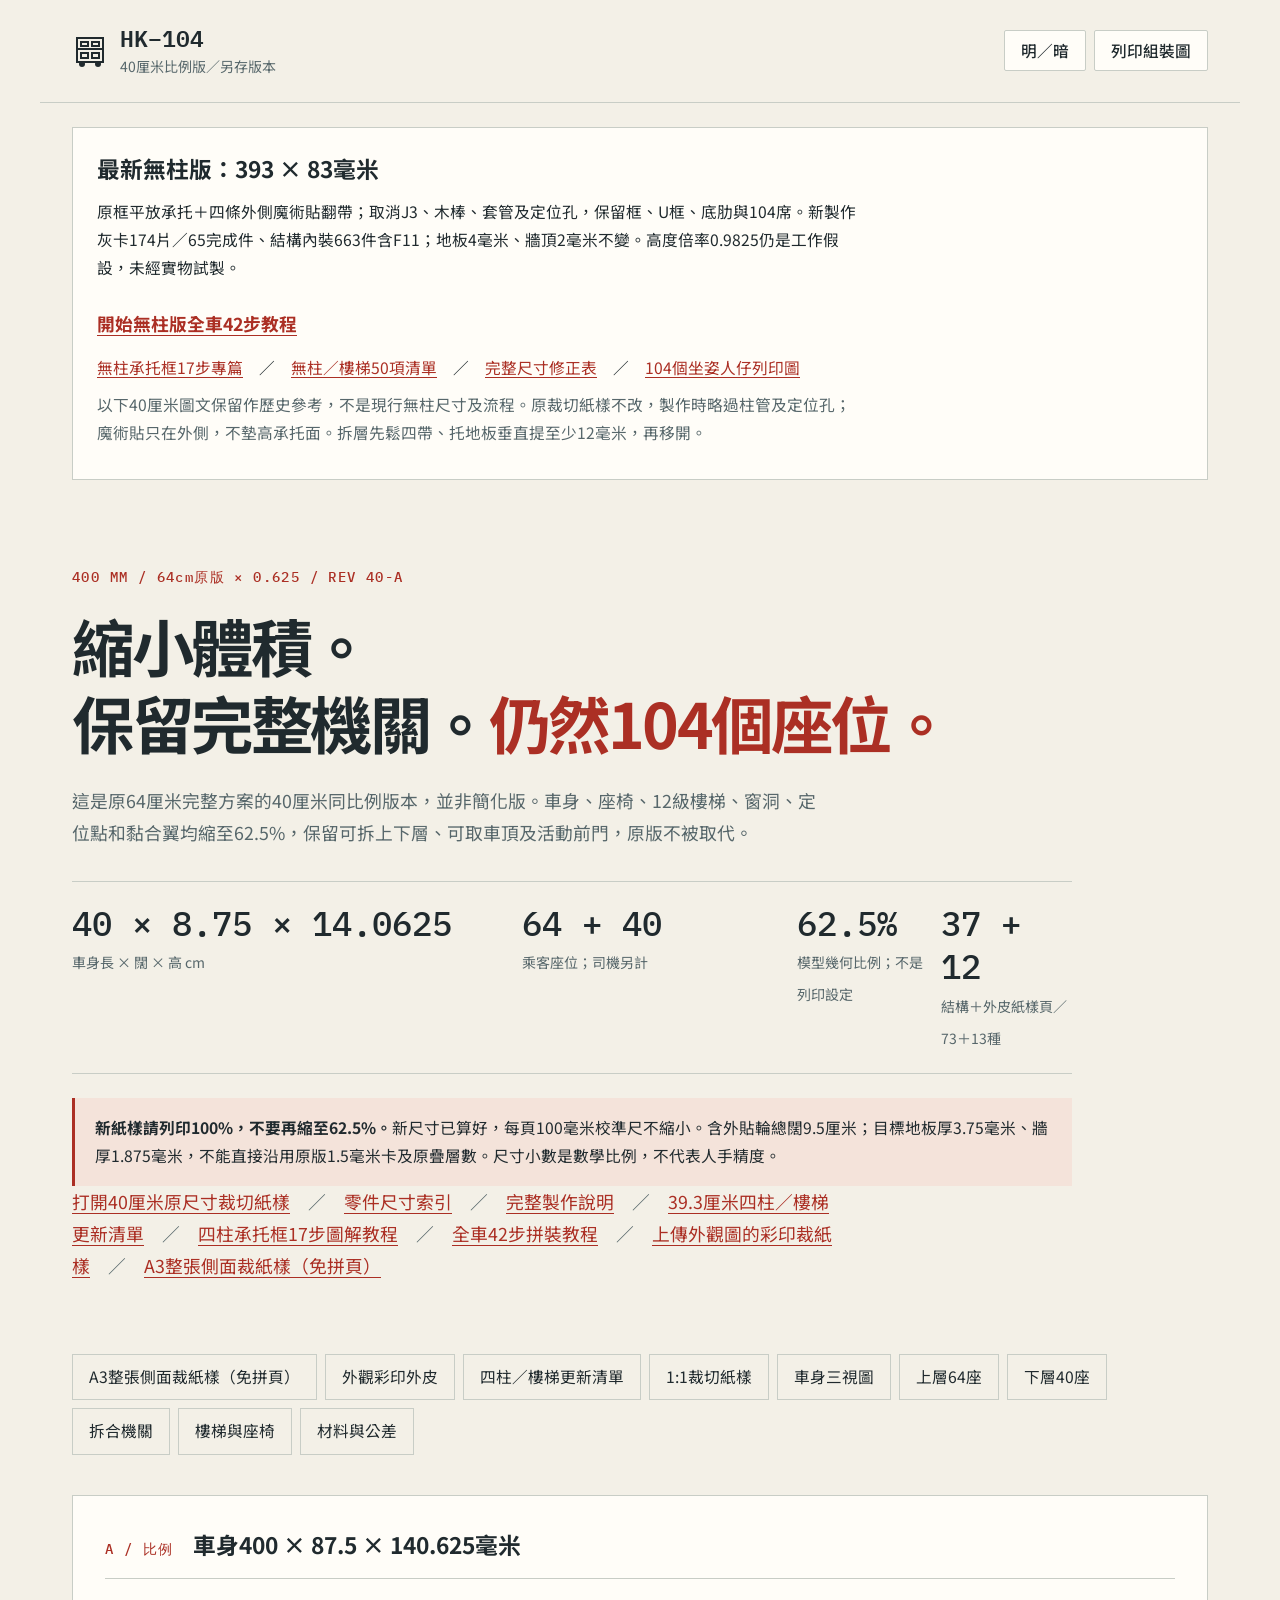
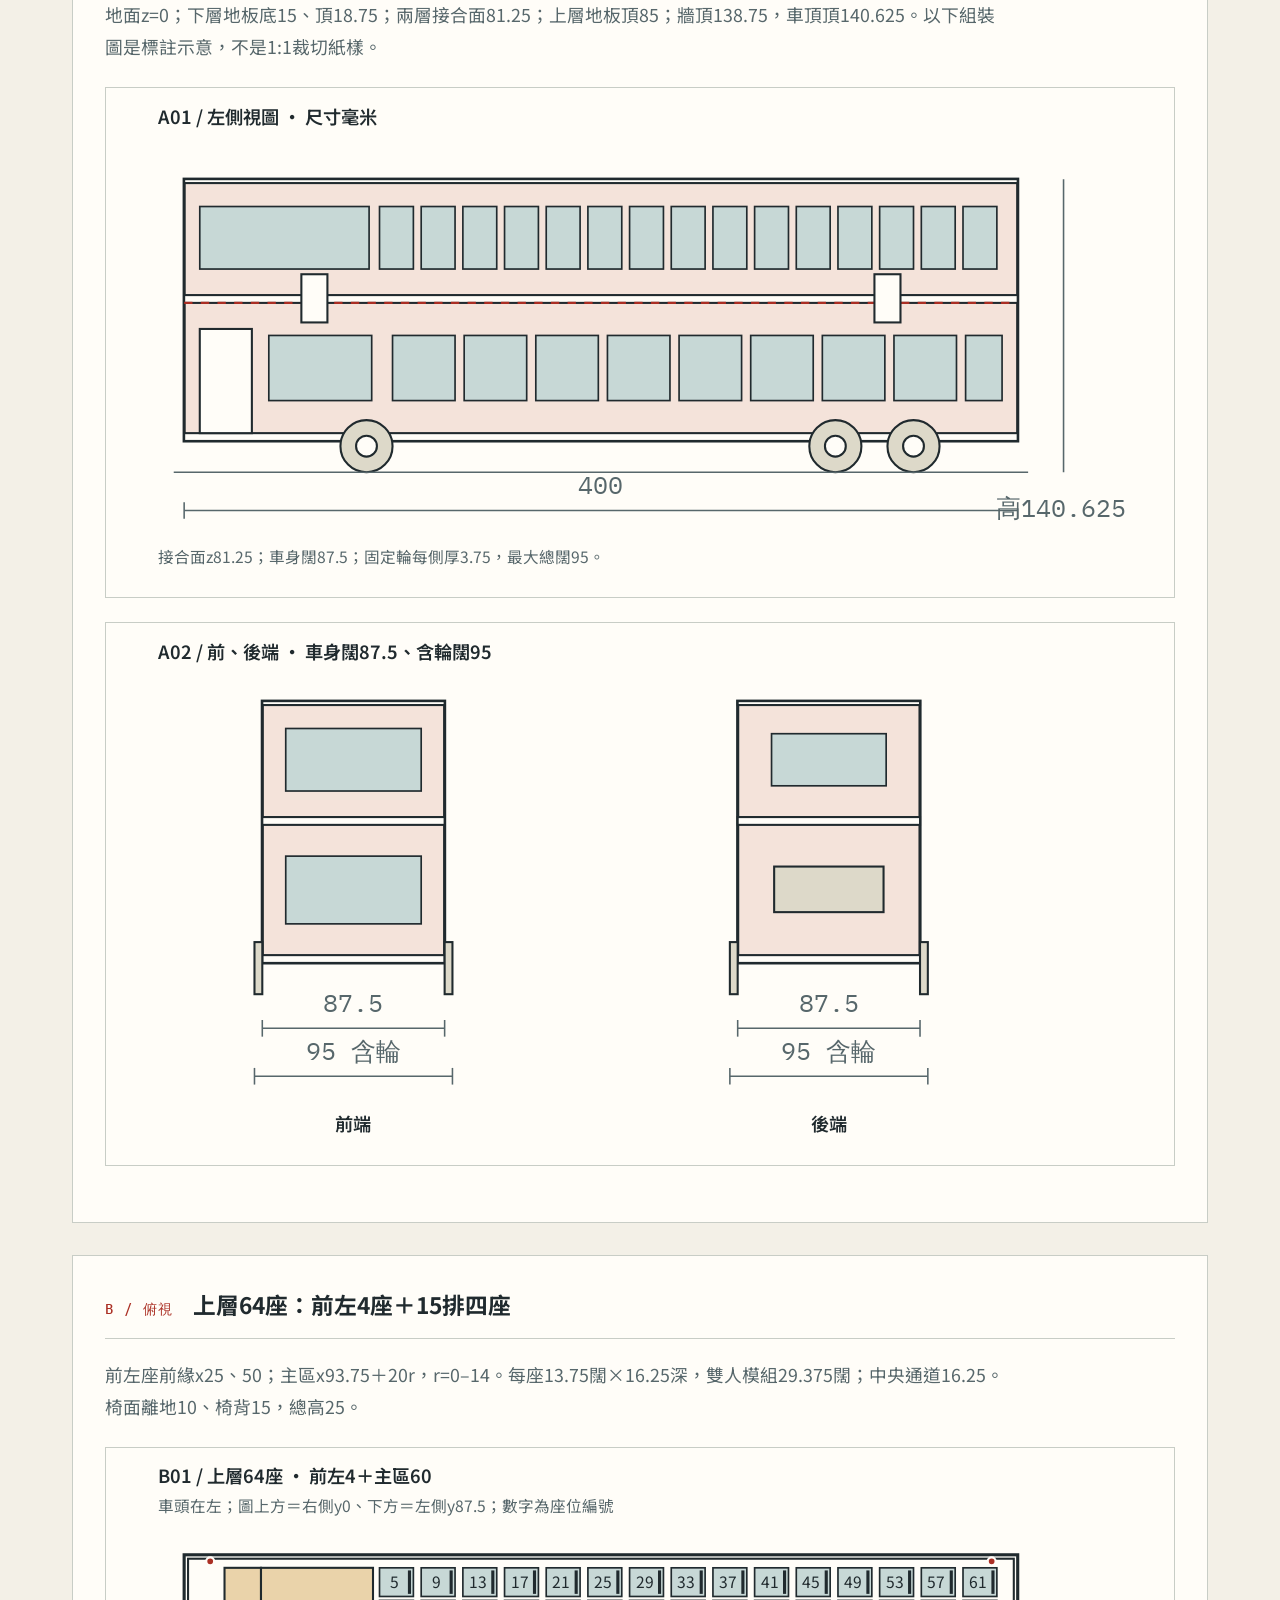
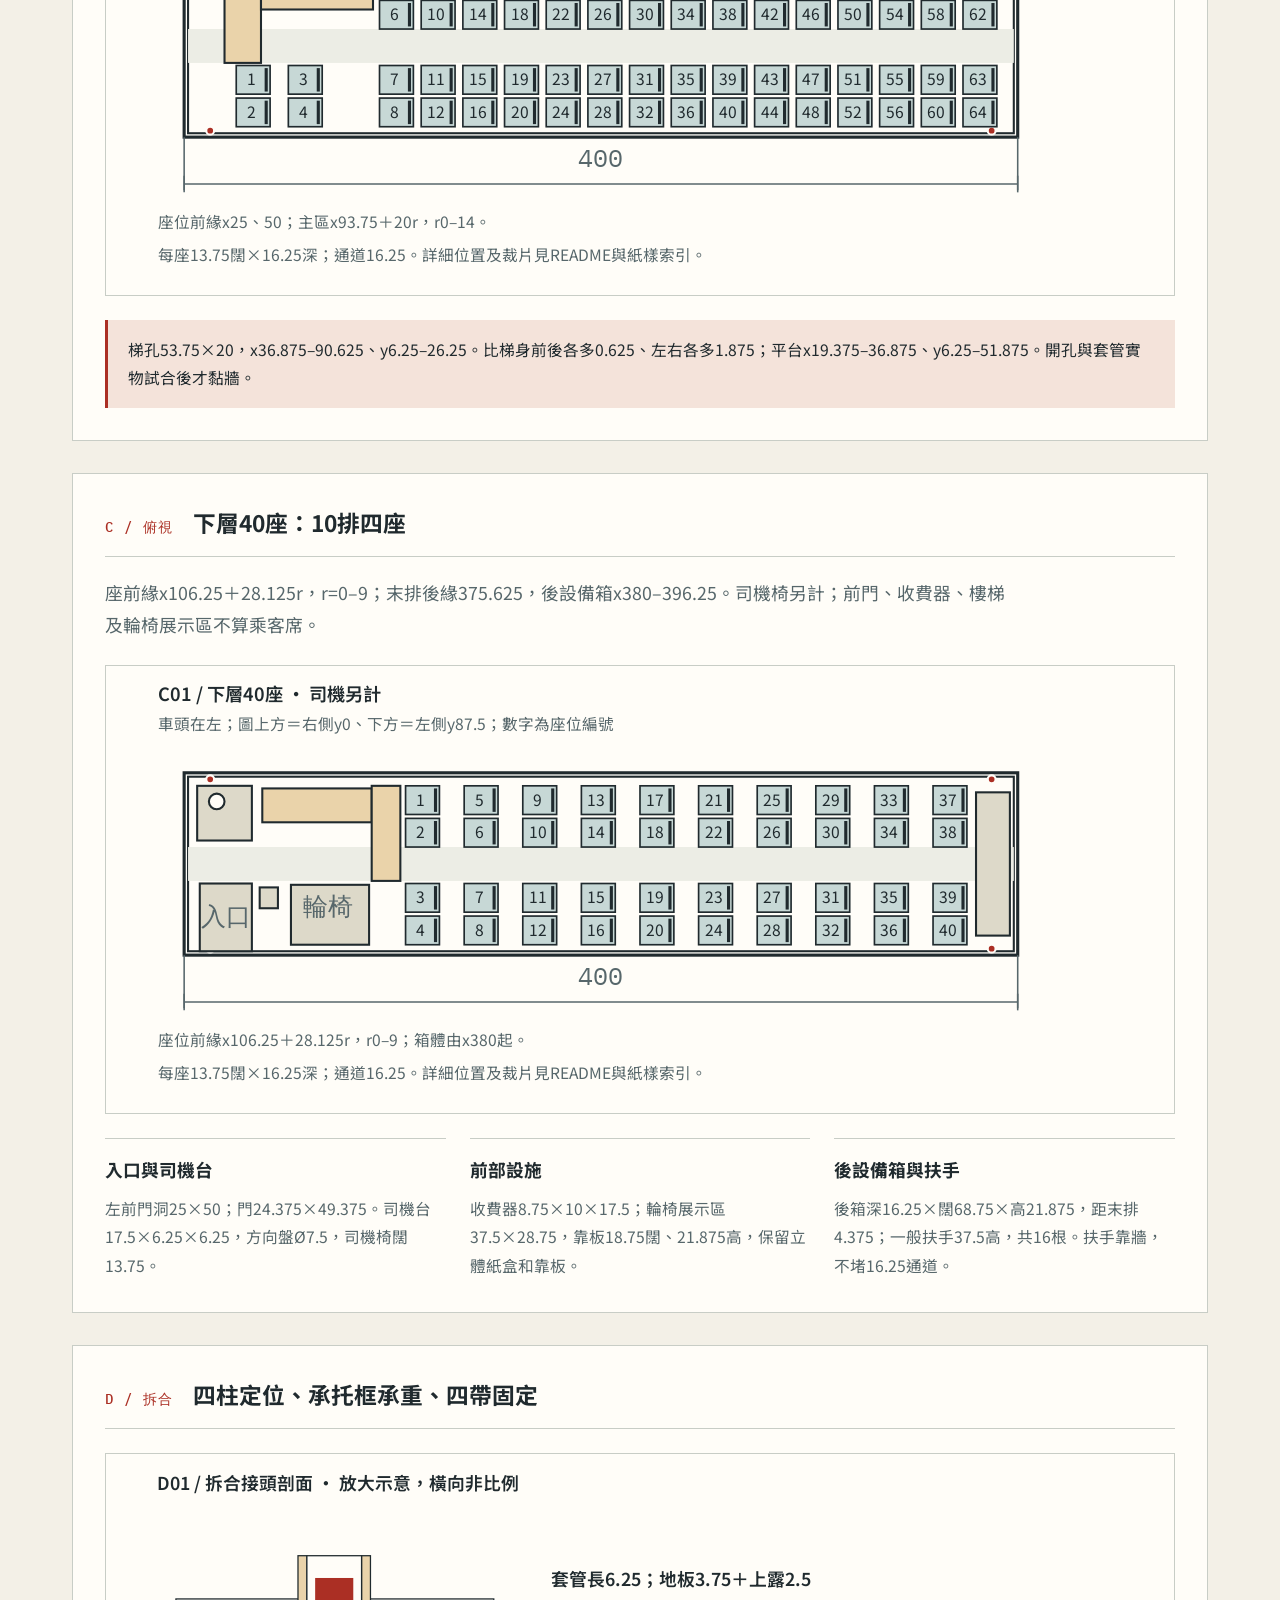
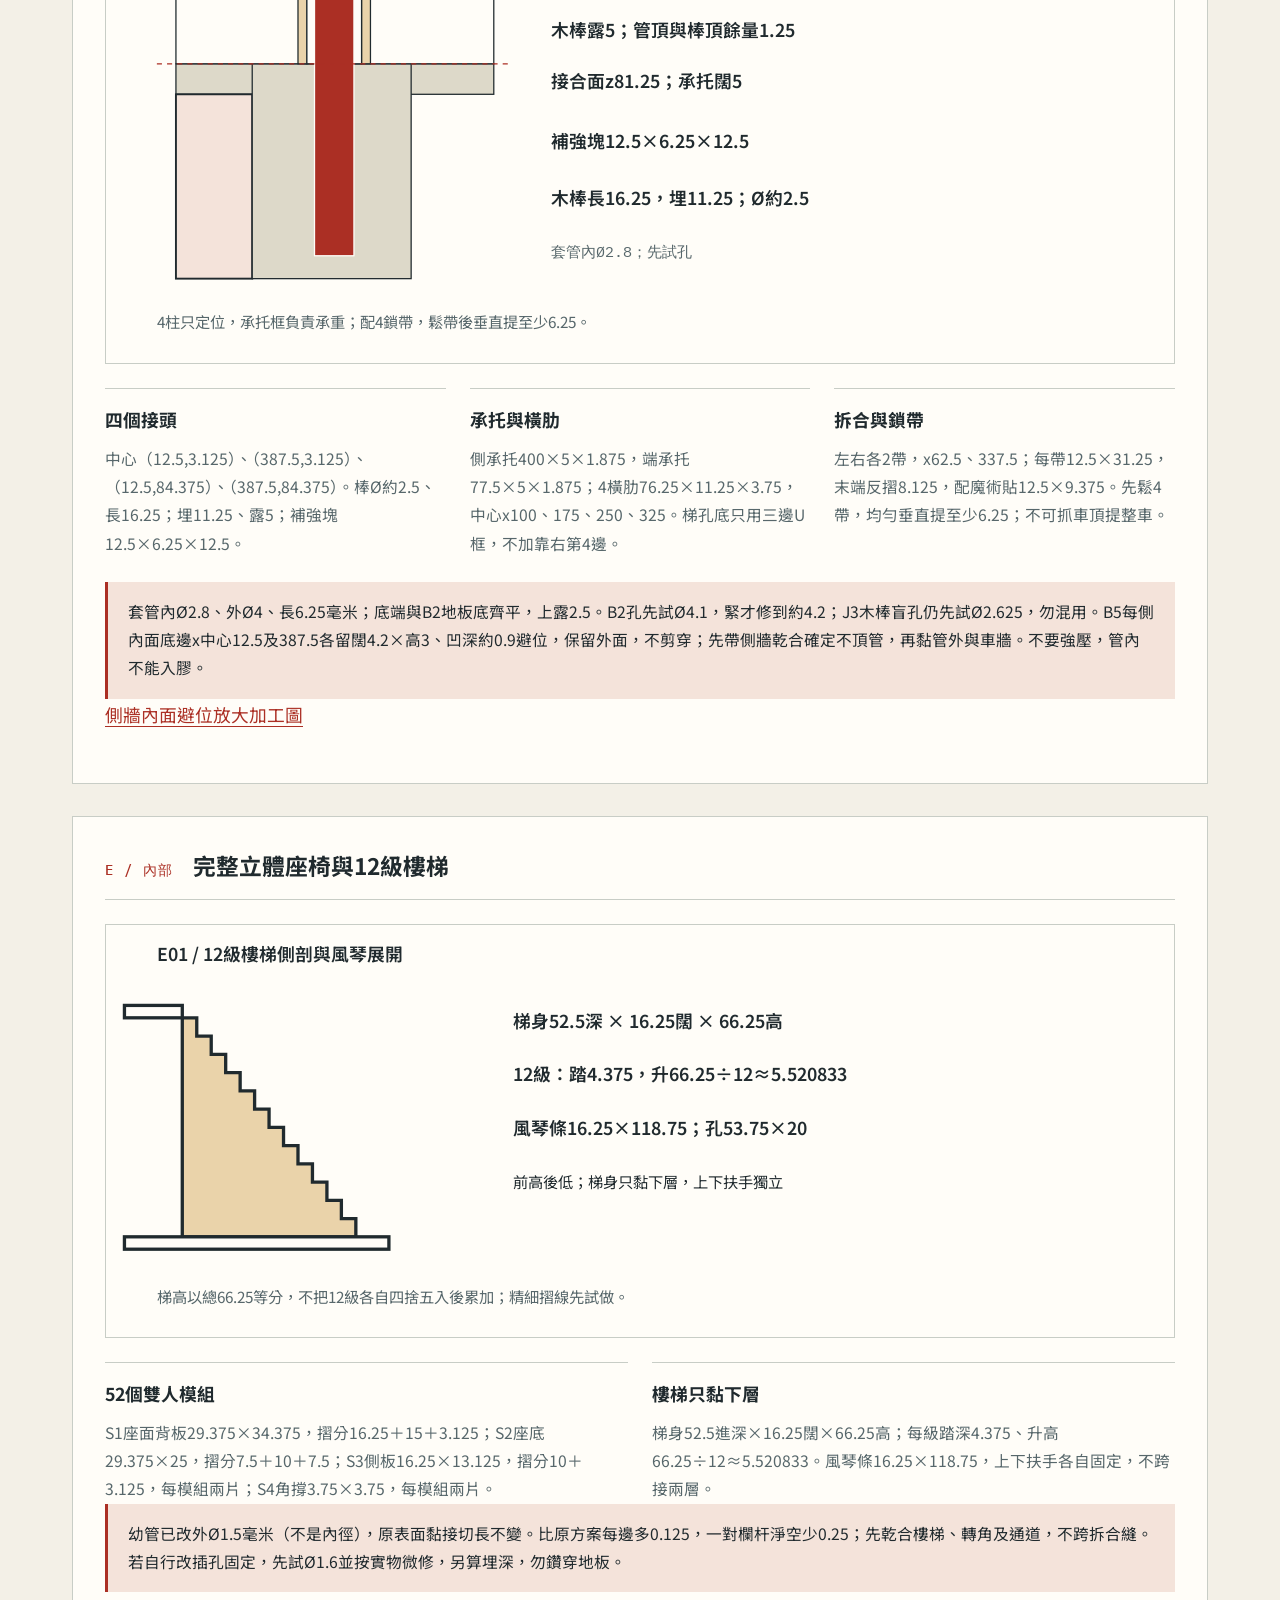
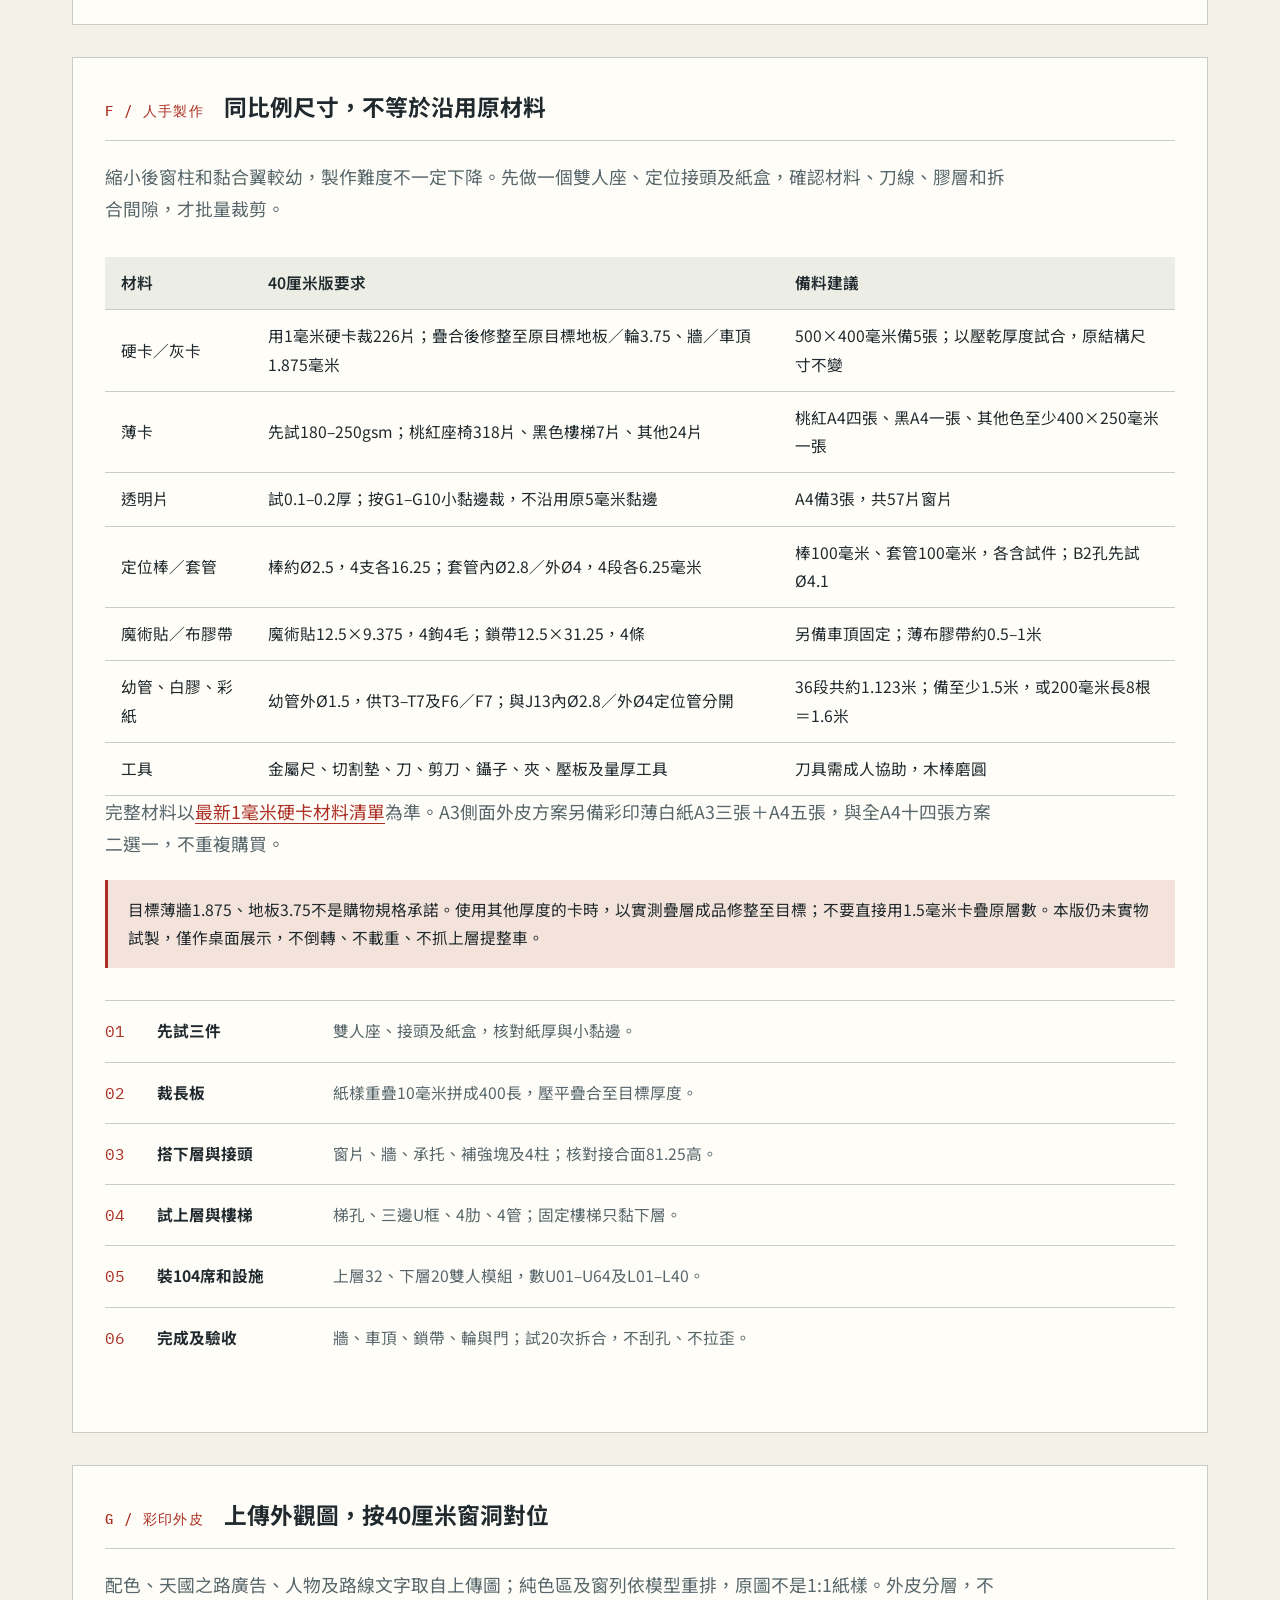
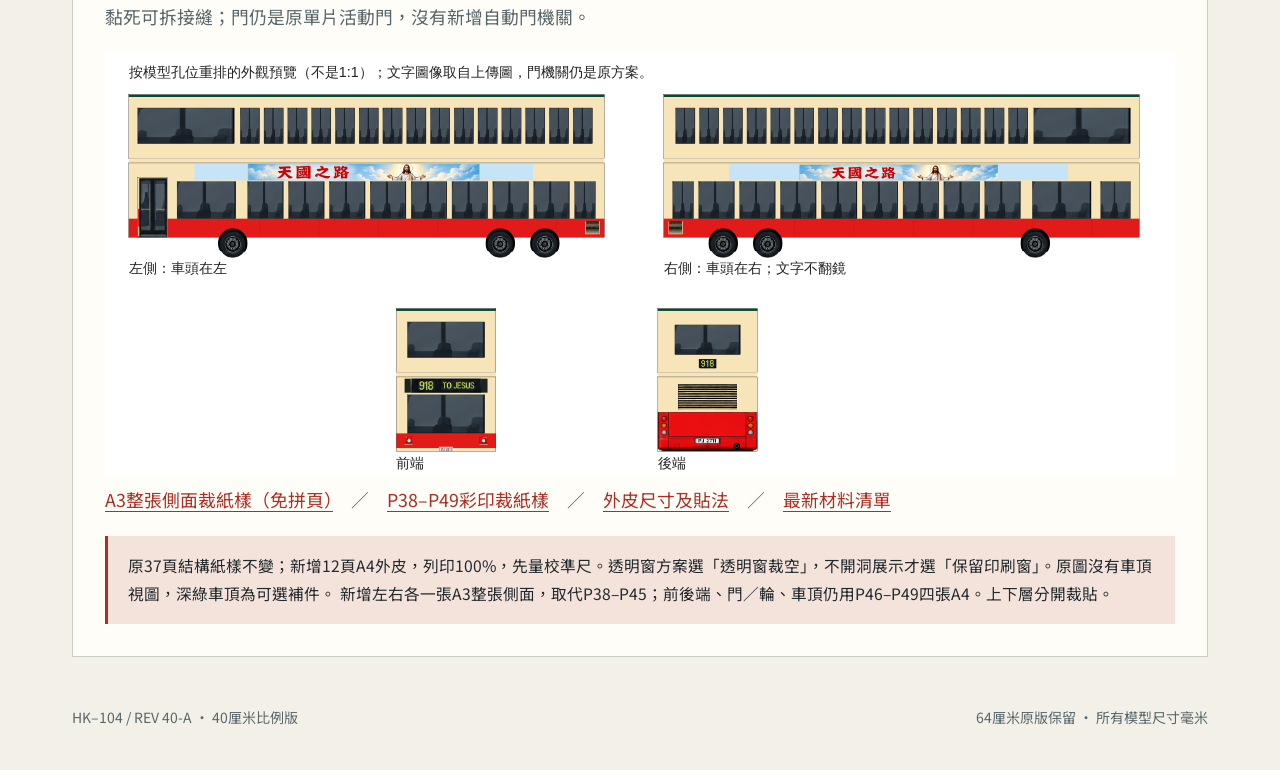
==== commit 7227f908: "Migrate public bus tutorials and diagrams to no-post removable decks" ====
--- a/hk104-bus-design-40/index.html
+++ b/hk104-bus-design-40/index.html
@@ -1,4 +1,4 @@
-<!doctype html><html lang="zh-Hant"><head><meta charset="utf-8"><meta name="viewport" content="width=device-width,initial-scale=1"><title>HK-104 40厘米比例版設計圖冊</title><link href="https://fonts.googleapis.com/css2?family=Noto+Sans+TC:wght@400;500;600;700&family=IBM+Plex+Mono:wght@400;500;600&display=swap" rel="stylesheet"><link rel="stylesheet" href="style.css"><link rel="stylesheet" href="revision-393.css"><script src="revision-notice.js" defer></script></head>
+<!doctype html><html lang="zh-Hant"><head><meta charset="utf-8"><meta name="viewport" content="width=device-width,initial-scale=1"><title>HK-104 40厘米比例版設計圖冊</title><link href="https://fonts.googleapis.com/css2?family=Noto+Sans+TC:wght@400;500;600;700&family=IBM+Plex+Mono:wght@400;500;600&display=swap" rel="stylesheet"><link rel="stylesheet" href="style.css"><link rel="stylesheet" href="revision-393.css"><script src="revision-notice.js?v=no-post-web-r1" defer></script></head>
 <body><header><a class="brand" href="#top"><svg viewBox="0 0 36 36" width="36" height="36" aria-label="HK-104"><path d="M5 5h26v24H5zM5 16h26M9 9h7v4H9zM20 9h7v4h-7zM9 20h7v5H9zM20 20h7v5h-7z" fill="none" stroke="currentColor" stroke-width="2"/><circle cx="10" cy="31" r="3" fill="currentColor"/><circle cx="26" cy="31" r="3" fill="currentColor"/></svg><span>HK–104 <small>40厘米比例版／另存版本</small></span></a><div class="tools"><button id="theme">明／暗</button><button id="print">列印組裝圖</button></div></header>
 <main id="top"><section class="hero"><div class="eyebrow">400 MM / 64cm原版 × 0.625 / REV 40-A</div><h1>縮小體積。<br>保留完整機關。<span>仍然104個座位。</span></h1><p>這是原64厘米完整方案的40厘米同比例版本，並非簡化版。車身、座椅、12級樓梯、窗洞、定位點和黏合翼均縮至62.5%，保留可拆上下層、可取車頂及活動前門，原版不被取代。</p><div class="metrics"><div><b>40 × 8.75 × 14.0625</b><span>車身長 × 闊 × 高 cm</span></div><div><b>64 + 40</b><span>乘客座位；司機另計</span></div><div><b>62.5%</b><span>模型幾何比例；不是列印設定</span></div><div><b>37</b><span>A4裁切紙樣頁／73種零件</span></div></div><div class="note"><b>新紙樣請列印100%，不要再縮至62.5%。</b>新尺寸已算好，每頁100毫米校準尺不縮小。含外貼輪總闊9.5厘米；目標地板厚3.75毫米、牆厚1.875毫米，不能直接沿用原版1.5毫米卡及原疊層數。尺寸小數是數學比例，不代表人手精度。</div><p class="closing"><a href="cutting.html">打開40厘米原尺寸裁切紙樣</a>　／　<a href="HK-104-40cm-裁切索引.md">零件尺寸索引</a>　／　<a href="README.md">完整製作說明</a></p></section>
 <nav aria-label="圖冊索引"><a href="cutting.html">1:1裁切紙樣</a><a href="#body">車身三視圖</a><a href="#upper">上層64座</a><a href="#lower">下層40座</a><a href="#joint">拆合機關</a><a href="#stairs">樓梯與座椅</a><a href="#material">材料與公差</a></nav>
